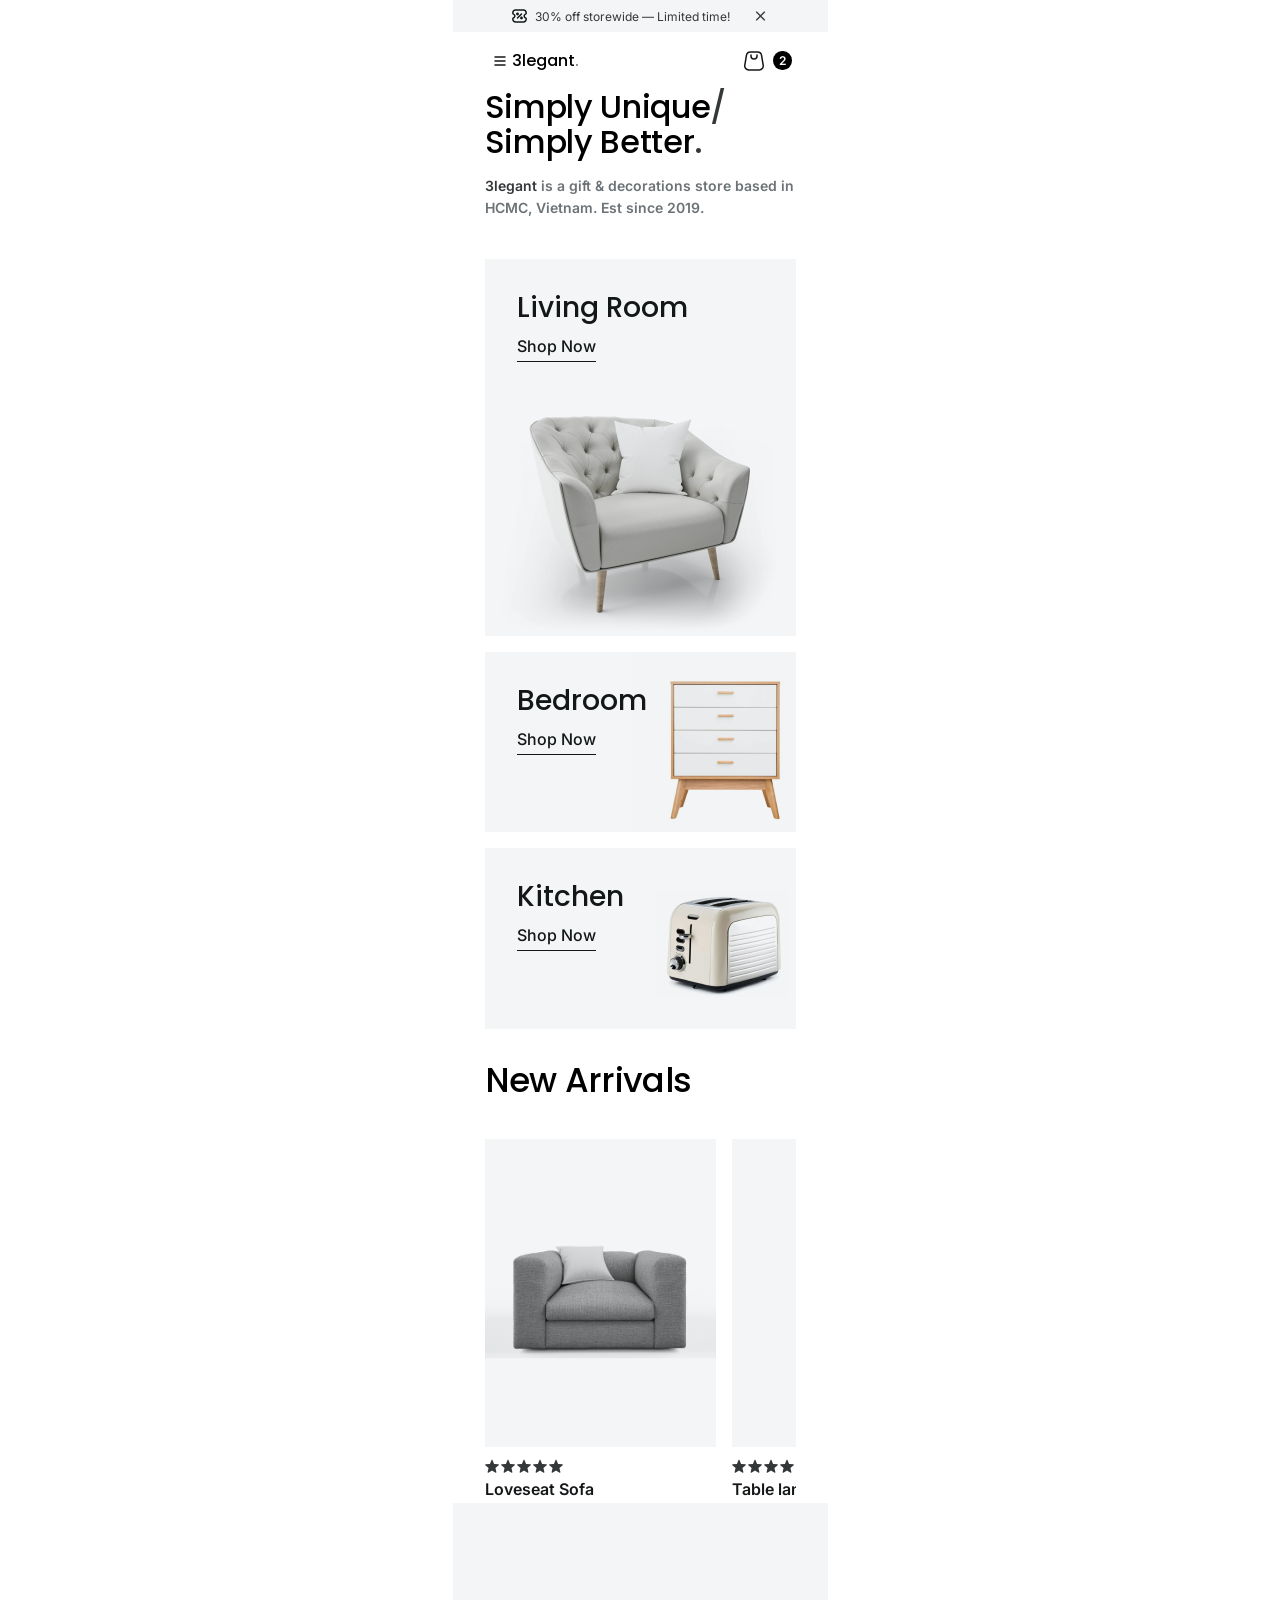
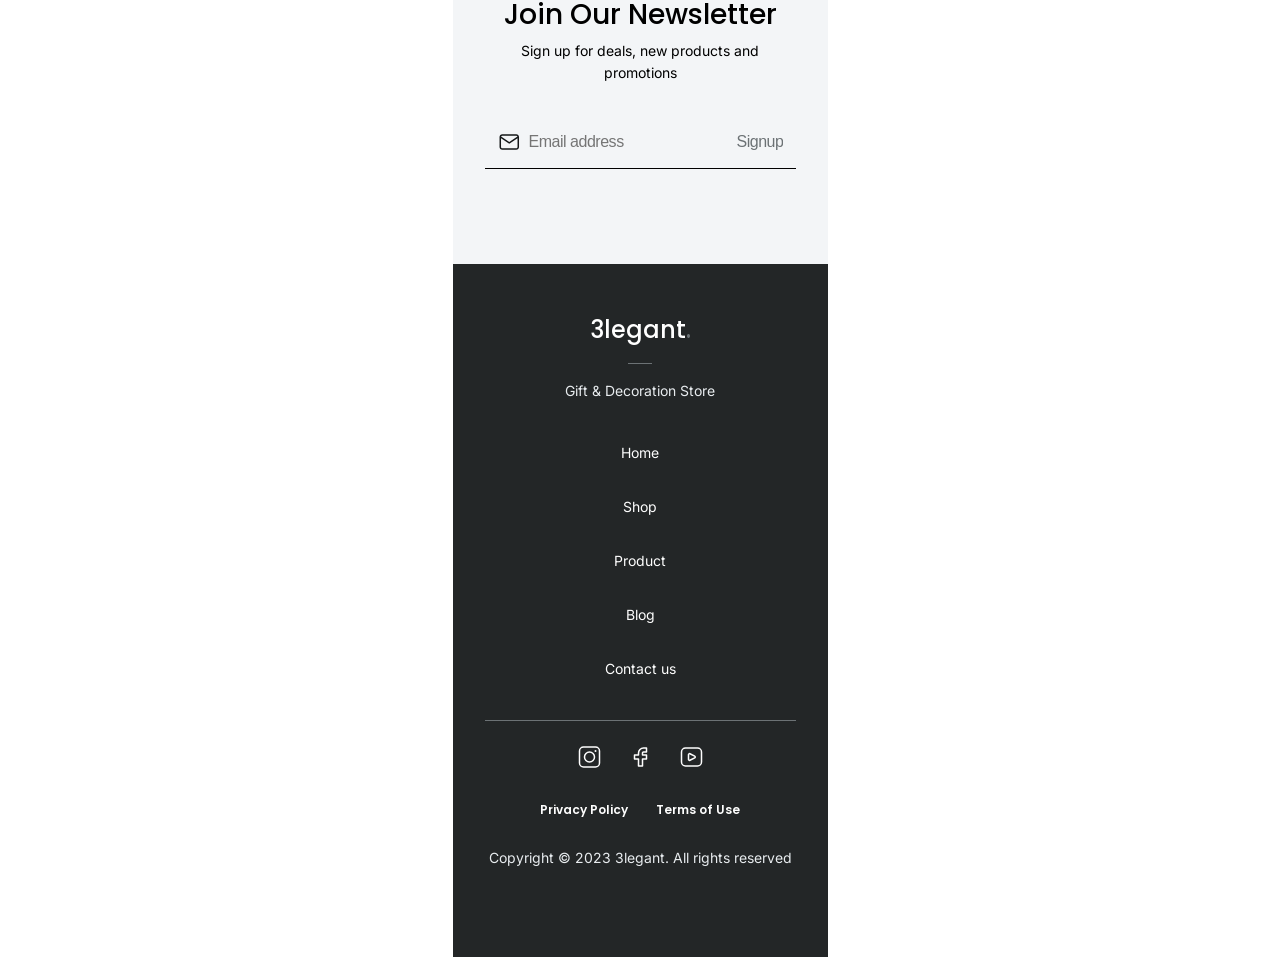
==== src/index.html @ 5f6077a8 "Reworking styles for new arrivals block" ====
<!DOCTYPE html>
<html lang="en">
  <head>
    <meta charset="UTF-8" />
    <meta name="viewport" content="width=device-width, initial-scale=1.0" />
    <title>3legant | Home</title>
    <!-- Link -->
    <link rel="stylesheet" href="/src/assets/css/base/styles.css" />
  </head>
  <body>
    <!-- Wrapper -->
    <div class="wrapper">
      <!-- Notification bar -->
      <div class="notification-bar">
        <img src="/src/assets/img/icon-discount.svg" alt="discount" />
        <span>30% off storewide — Limited time!</span>
        <button class="button-close"></button>
      </div>
      <!-- Header -->
      <div class="header">
        <!-- Left -->
        <div class="left">
          <!-- Burger menu button -->
          <button class="burger-menu-button"></button>
          <!-- Logo -->
          <a href="/src/index.html" class="logo"
            >3legant<span class="highlight">.</span></a
          >
        </div>
        <!-- Shopping cart -->
        <a href="" class="shopping-cart">
          <img src="/src/assets/img/icon-shopping-cart.svg" alt="" />
          <span class="counter">2</span>
        </a>
      </div>
      <!-- Slider -->
      <div class="slider"></div>
      <!-- Quote -->
      <div class="quote">
        <!-- Header -->
        <h1>
          Simply Unique<span>/</span>
          <br />
          Simply Better<span>.</span>
        </h1>
        <!-- Text -->
        <p>
          <span>3legant</span> is a gift & decorations store based in HCMC,
          Vietnam. Est since 2019.
        </p>
      </div>
      <!-- Categories -->
      <div class="categories" id="categories-container"></div>
      <!-- New Arrivals -->
      <div class="new-arrivals" id="new-arrivals">
        <h2 class="block-header">New Arrivals</h2>
      </div>
      <!-- Pros -->
      <div class="pros"></div>
      <!-- Offer -->
      <div class="offer"></div>
      <!-- Articles -->
      <div class="articles"></div>
      <!-- Form -->
      <div class="form">
        <!-- Form header -->
        <div class="form-header">
          <h3>Join Our Newsletter</h3>
          <p>Sign up for deals, new products and promotions</p>
        </div>
        <!-- Form -->
        <form action="">
          <img src="/src/assets/img/icon-email.svg" alt="" />
          <input type="text" placeholder="Email address" />
          <input type="submit" value="Signup" />
        </form>
      </div>
      <!-- Footer -->
      <footer>
        <!-- Logo -->
        <div class="logo-block">
          <a href="/src/index.html" class="logo"
            >3legant<span class="highlight">.</span></a
          >
          <!-- Devider -->
          <hr />
          <!-- Slogan -->
          <p>Gift & Decoration Store</p>
        </div>
        <!-- Nav -->
        <nav>
          <ul>
            <li><a href="">Home</a></li>
            <li><a href="">Shop</a></li>
            <li><a href="">Product</a></li>
            <li><a href="">Blog</a></li>
            <li><a href="">Contact us</a></li>
          </ul>
        </nav>
        <!-- Bottom -->
        <div class="bottom">
          <!-- Social media -->
          <div class="social-media">
            <!-- Instagram -->
            <a href=""><img src="/src/assets/img/icon-insta.svg" alt="" /></a>
            <!-- Facebook -->
            <a href=""><img src="/src/assets/img/icon-fb.svg" alt="" /></a>
            <!-- Youtube -->
            <a href=""><img src="/src/assets/img/icon-yt.svg" alt="" /></a>
          </div>
          <!-- Info -->
          <div class="info">
            <a href="">Privacy Policy</a>
            <a href="">Terms of Use</a>
          </div>
          <p class="copyright">Copyright © 2023 3legant. All rights reserved</p>
        </div>
      </footer>
    </div>

    <script src="/src/assets/js/index.js"></script>
  </body>
</html>
---- src/assets/css/base/styles.css ----
/* Font */
/* ---------------------------------------------------------- */

@import url("https://fonts.googleapis.com/css2?family=Inter:ital,opsz,wght@0,14..32,100..900;1,14..32,100..900&family=Montserrat:ital,wght@0,100..900;1,100..900&family=Numans&display=swap");
@import url("https://fonts.googleapis.com/css2?family=Inter:ital,opsz,wght@0,14..32,100..900;1,14..32,100..900&family=Montserrat:ital,wght@0,100..900;1,100..900&family=Numans&family=Poppins:ital,wght@0,100;0,200;0,300;0,400;0,500;0,600;0,700;0,800;0,900;1,100;1,200;1,300;1,400;1,500;1,600;1,700;1,800;1,900&display=swap");
@import url("https://fonts.googleapis.com/css2?family=Inter:ital,opsz,wght@0,14..32,100..900;1,14..32,100..900&family=Montserrat:ital,wght@0,100..900;1,100..900&family=Numans&family=Poppins:ital,wght@0,100;0,200;0,300;0,400;0,500;0,600;0,700;0,800;0,900;1,100;1,200;1,300;1,400;1,500;1,600;1,700;1,800;1,900&family=Space+Grotesk:wght@300..700&display=swap");

/* Imports */
/* ---------------------------------------------------------- */

/* Reset */
@import url(/src/assets/css/base/reset.css);

/* Shared Partials */
@import url(/src/assets/css/components/shared-components/notification-bar.css);
@import url(/src/assets/css/components/shared-components/header.css);
@import url(/src/assets/css/components/shared-components/form.css);
@import url(/src/assets/css/components/shared-components/footer.css);

/* Home partials */
@import url(/src/assets/css/components/home-components/quote.css);
@import url(/src/assets/css/components/home-components/categories.css);
@import url(/src/assets/css/components/home-components/new-arrivals.css);

/* Varriables */
/* ---------------------------------------------------------- */

:root {
  /* Colors | bg/color : purpose */
  --bg-black: #232627;
  --bg-neutral: #f3f5f7;
  --color-text: #141718;
  --color-gray: #343839;
  --color-acc: #6c7275;

  /* Fonts | font : purpose */
  --font-main: "Inter", sans-serif;
  --font-sec: "Poppins", sans-serif;
  --font-acc: "Space Grotesk", sans-serif;

  /* Font sizes | fs : purpose : order */
  --fs-h1: 40px;
  --fs-h2: 34px;
  --fs-h3: 28px;
  --fs-p: 16px;
  --fs-p-sec: 14px;
  --fs-acc: 12px;

  /* Font weights | fw : purpose */
  --fw-bolder: 700;
  --fw-bold: 600;
  --fw-semibold: 500;

  /* Line height | lh : purpose : order */
  --lh-h1: 110%;
  --lh-h2: 112%;
  --lh-h3: 121%;
  --lh-p: 162%;
  --lh-p-sec: 157%;
  --lh-p-acc: 167%;

  /* Padding | padding : purpose */
  --padding-horizontal: 32px;
  --padding-vertical: 32px;

  /* Margin | margin : purpose */
  --margin-vertical: 40px;
}

/* General styles */
/* ---------------------------------------------------------- */

/* Wrapper */
.wrapper {
  margin: 0 auto;
  width: 375px;
}

/* Logo */
.logo {
  font-family: var(--font-sec);
  font-weight: var(--fw-semibold);
}

/* Highlight */
.highlight {
  color: var(--color-acc);
}

/* Block header */
.block-header {
  font-family: var(--font-sec);
  font-weight: var(--fw-semibold);
  font-size: var(--fs-h2);
  line-height: var(--lh-h2);
  letter-spacing: -0.02em;
  margin-bottom: 40px;
}
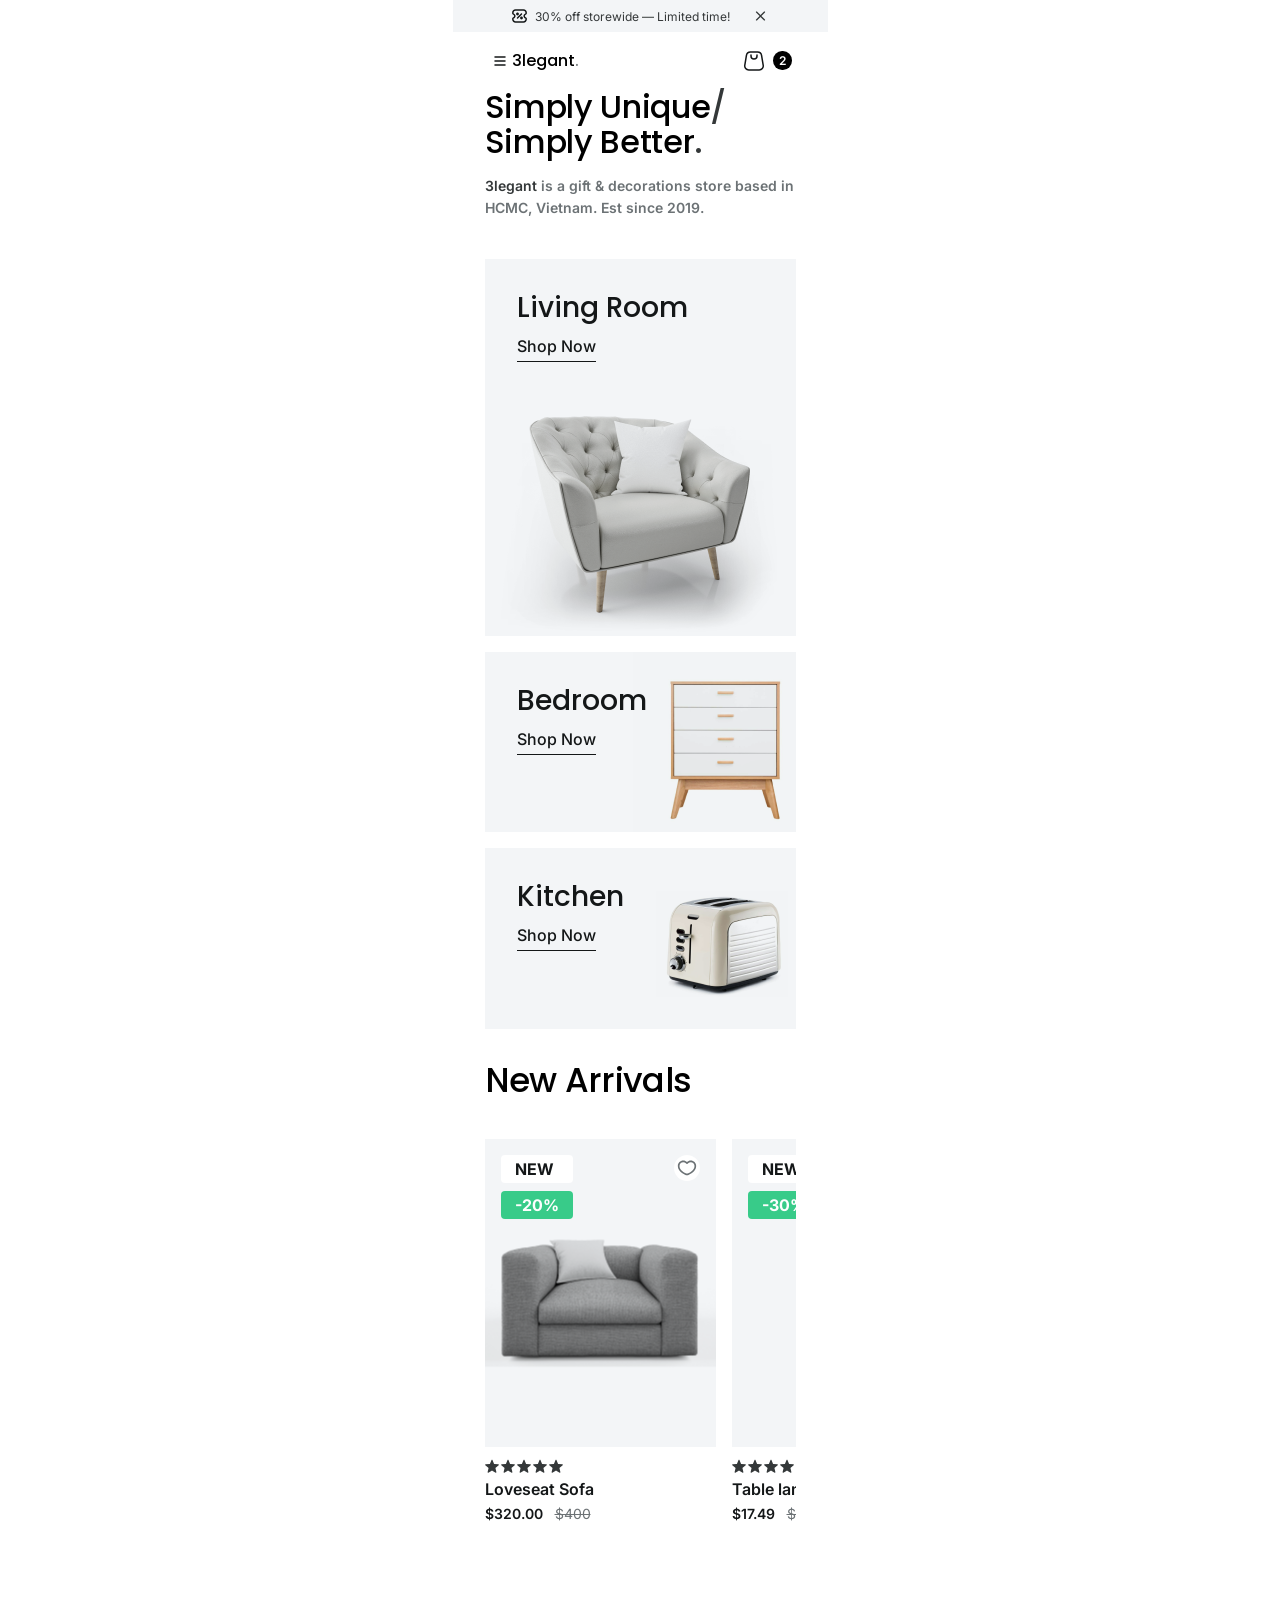
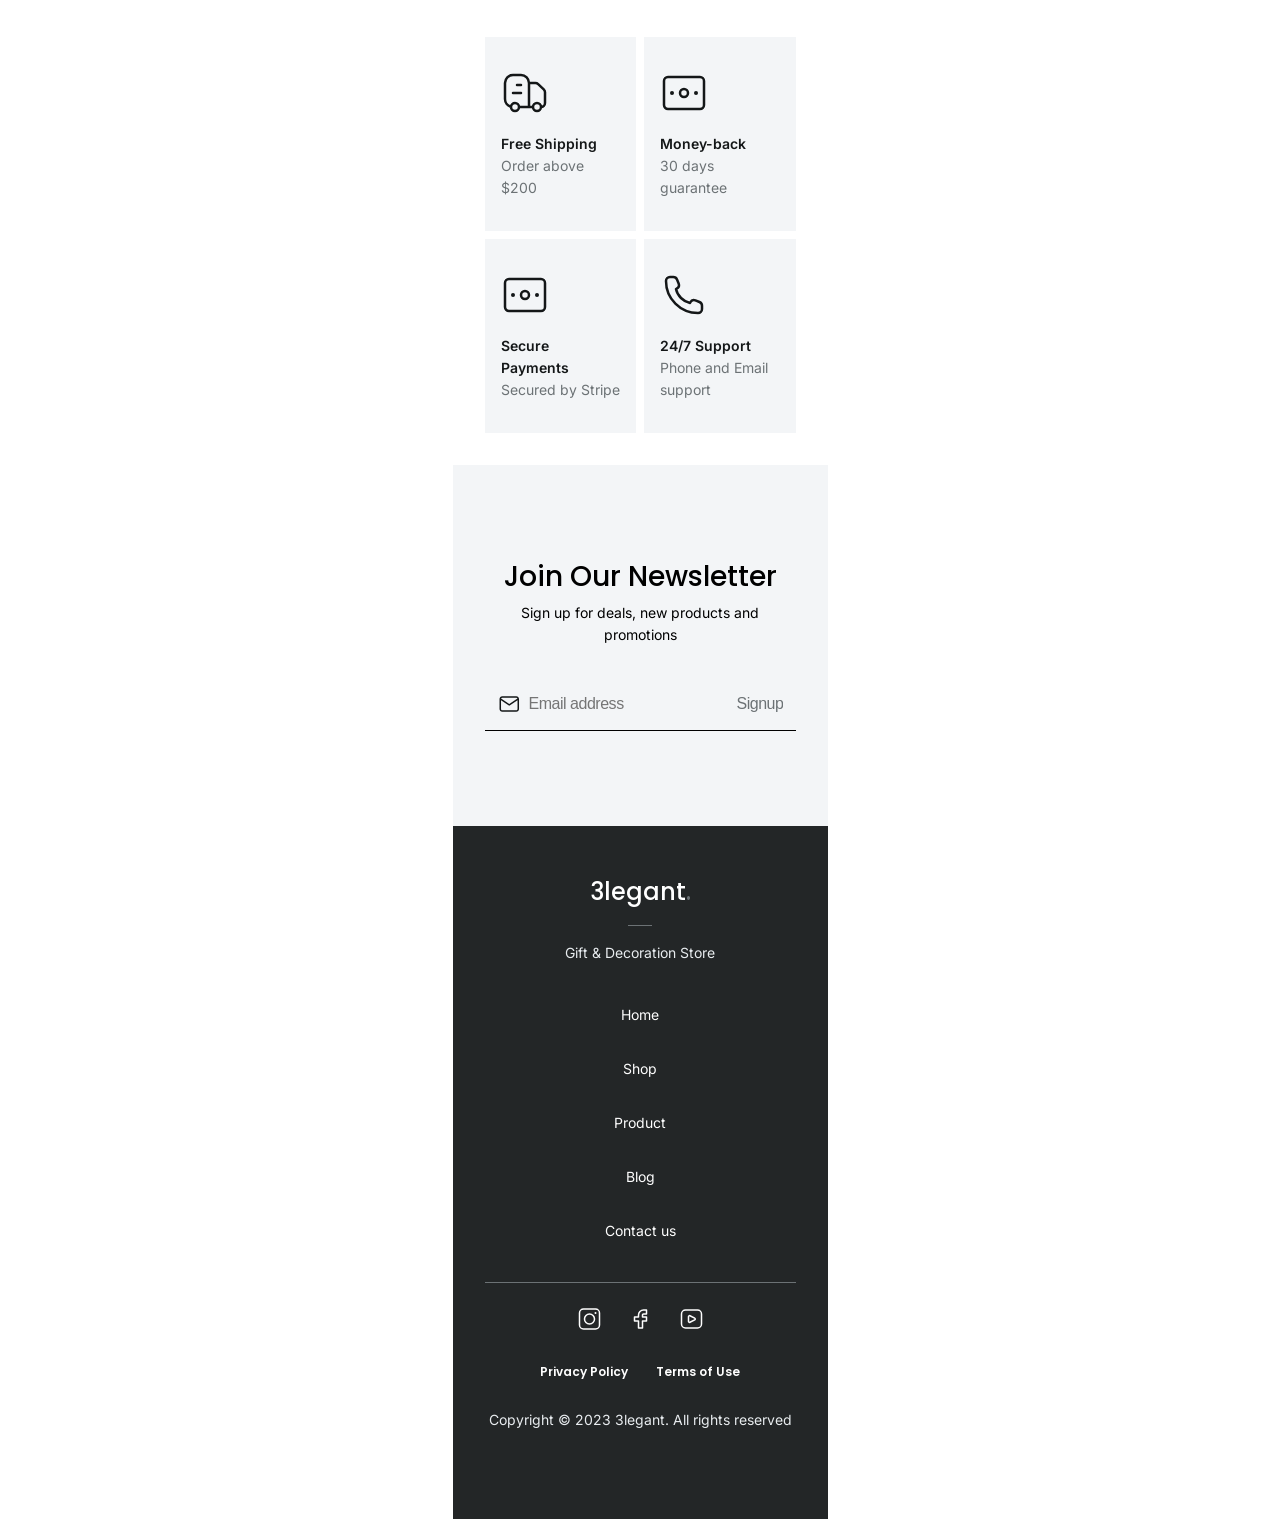
==== commit 0f21d4ab: "Added cards block" ====
--- a/src/index.html
+++ b/src/index.html
@@ -55,8 +55,8 @@
       <div class="new-arrivals" id="new-arrivals">
         <h2 class="block-header">New Arrivals</h2>
       </div>
-      <!-- Pros -->
-      <div class="pros"></div>
+      <!-- Cards -->
+      <div class="cards" id="cards-container"></div>
       <!-- Offer -->
       <div class="offer"></div>
       <!-- Articles -->
--- a/src/assets/css/base/styles.css
+++ b/src/assets/css/base/styles.css
@@ -21,6 +21,7 @@
 @import url(/src/assets/css/components/home-components/quote.css);
 @import url(/src/assets/css/components/home-components/categories.css);
 @import url(/src/assets/css/components/home-components/new-arrivals.css);
+@import url(/src/assets/css/components/home-components/cards.css);
 
 /* Varriables */
 /* ---------------------------------------------------------- */
@@ -29,6 +30,7 @@
   /* Colors | bg/color : purpose */
   --bg-black: #232627;
   --bg-neutral: #f3f5f7;
+  --bg-discount: #38cb89;;
   --color-text: #141718;
   --color-gray: #343839;
   --color-acc: #6c7275;
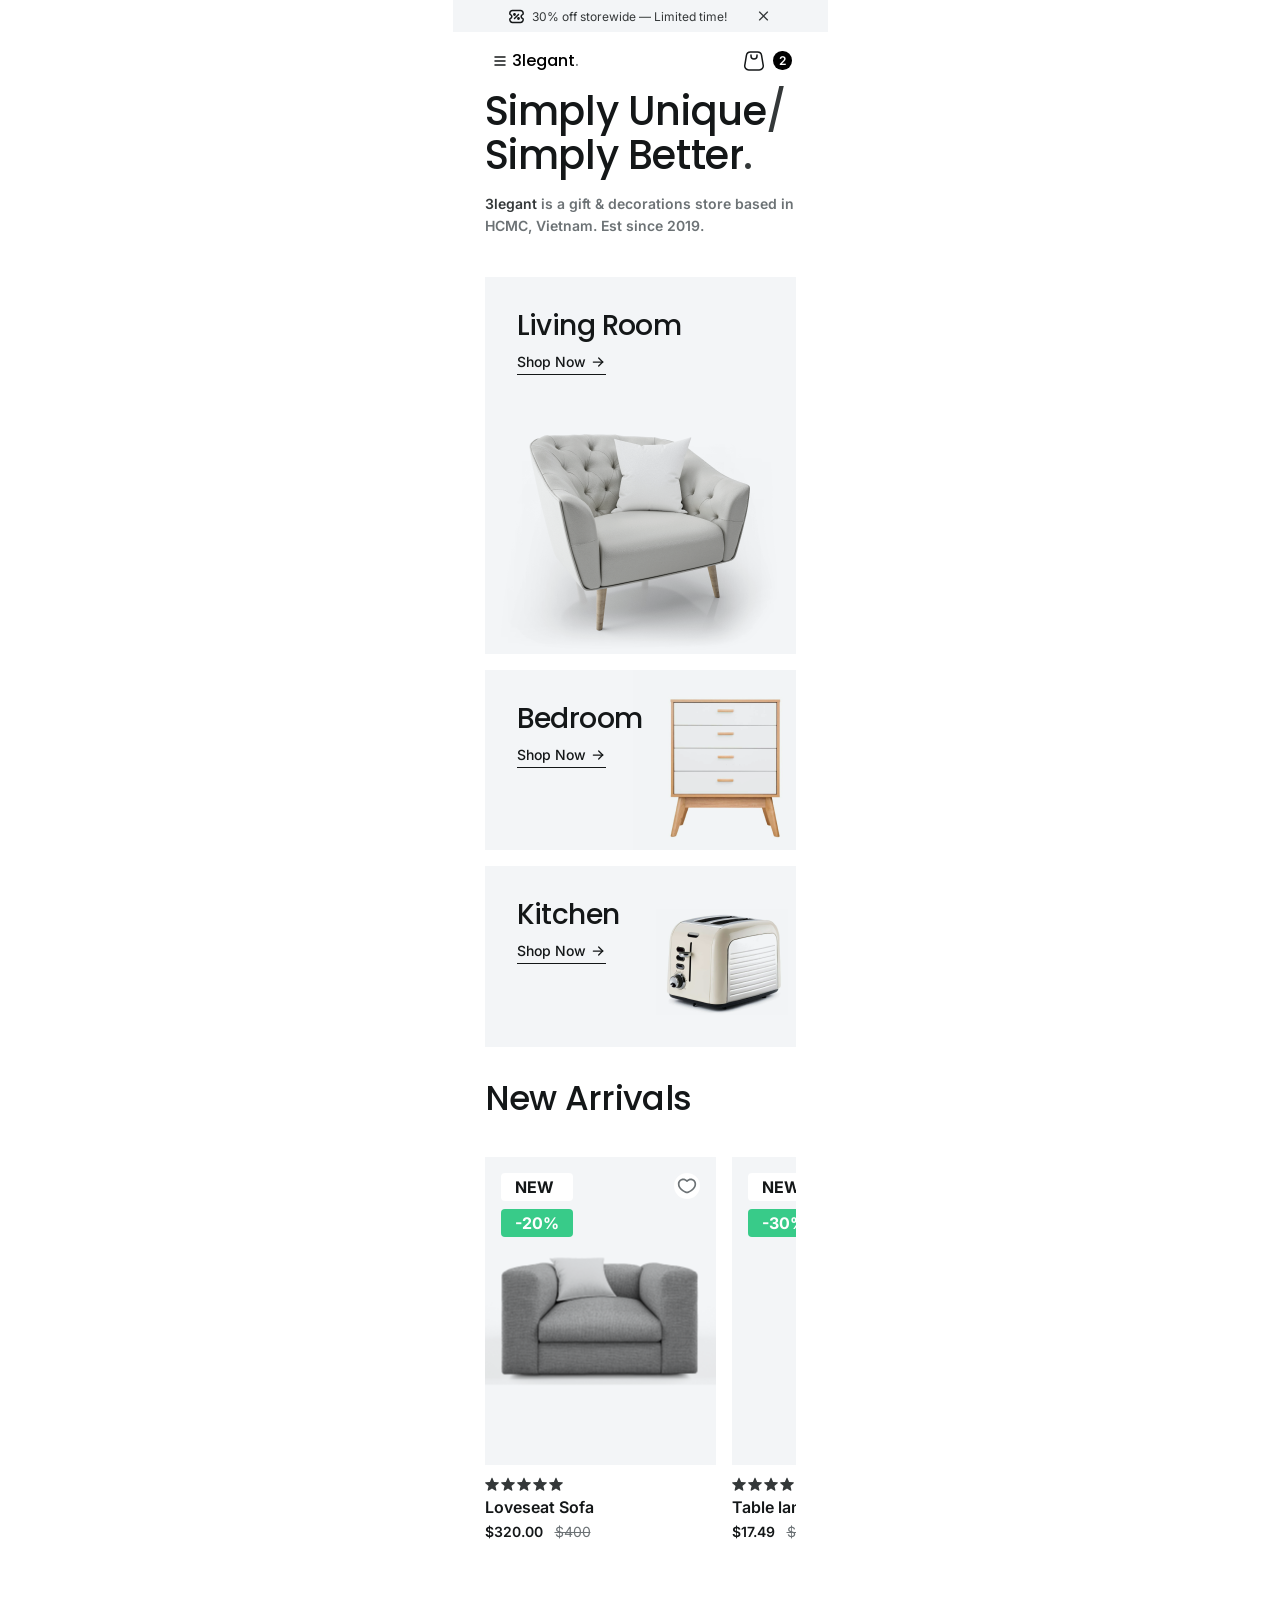
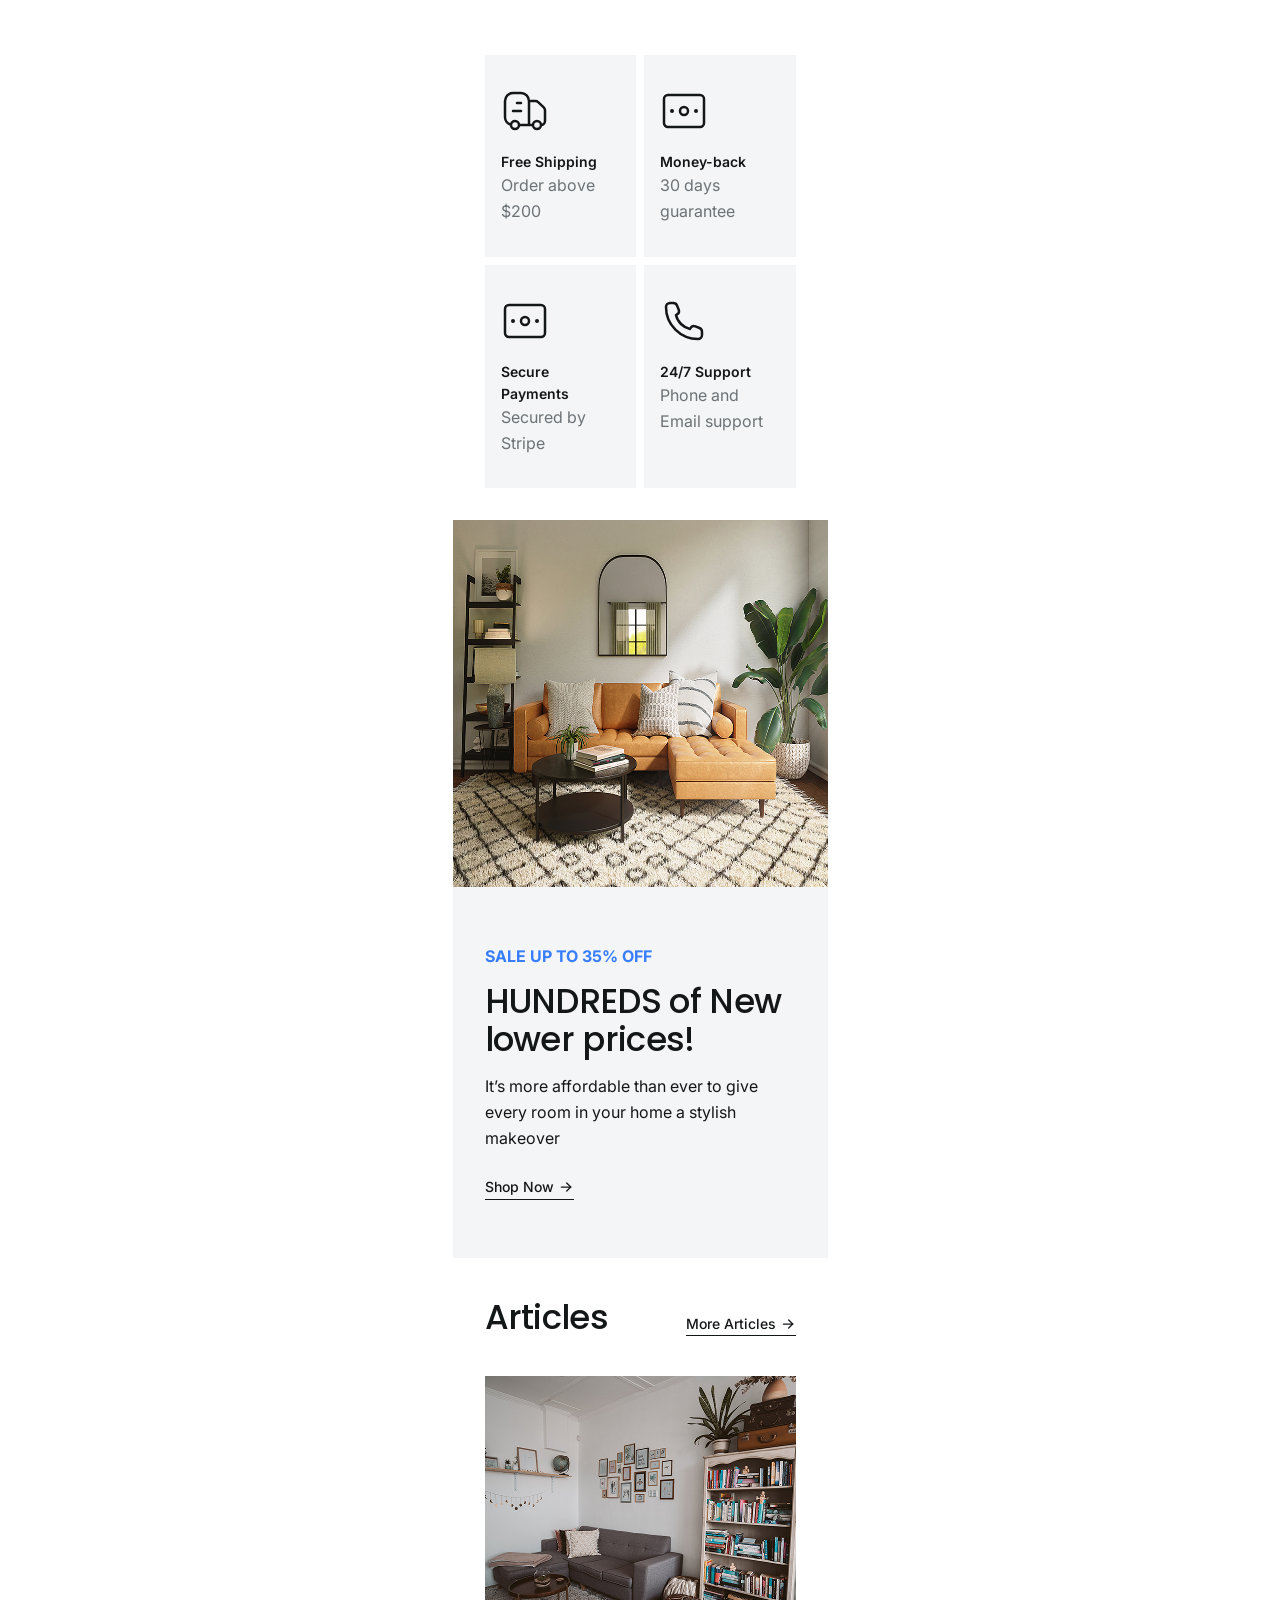
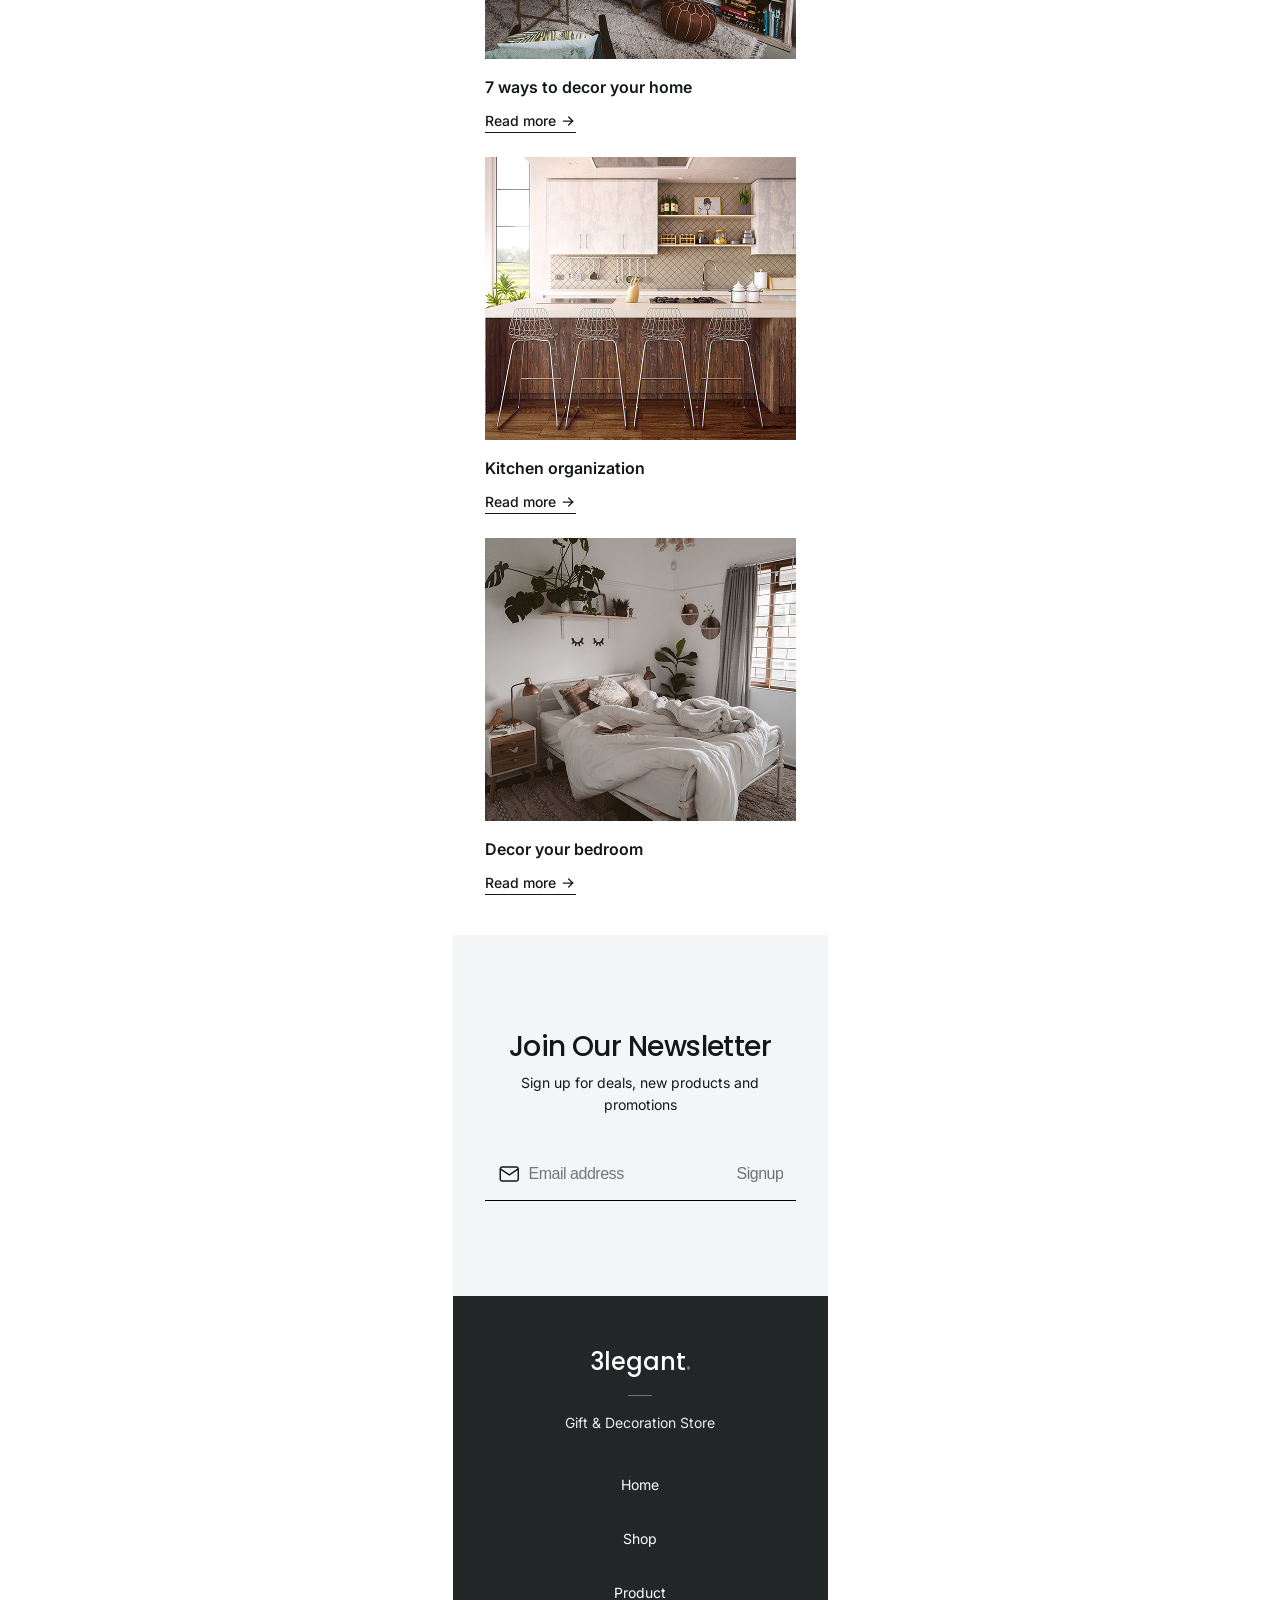
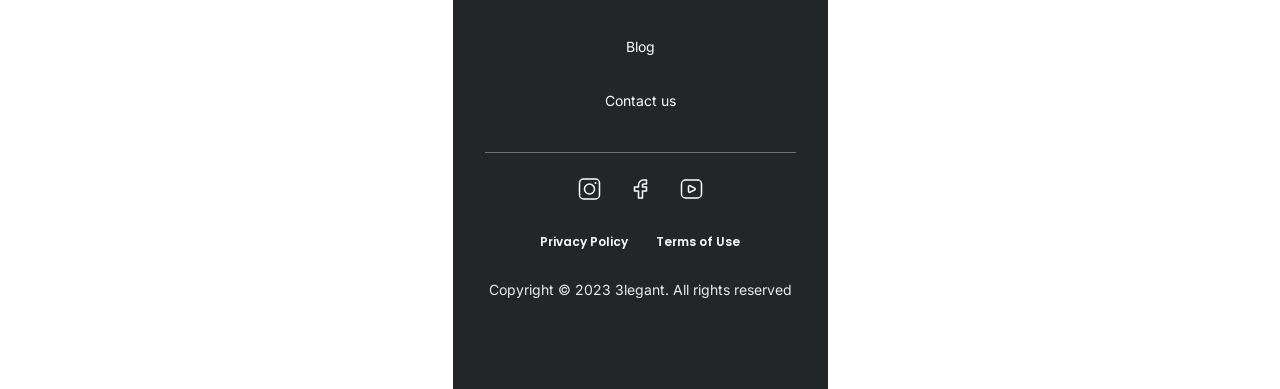
==== commit 804c37d7: "Offer + articles block + global styles" ====
--- a/src/index.html
+++ b/src/index.html
@@ -11,10 +11,15 @@
     <!-- Wrapper -->
     <div class="wrapper">
       <!-- Notification bar -->
-      <div class="notification-bar">
-        <img src="/src/assets/img/icon-discount.svg" alt="discount" />
-        <span>30% off storewide — Limited time!</span>
-        <button class="button-close"></button>
+      <div class="notification-bar" id="notification-bar">
+        <span>
+          <img src="/src/assets/img/icon-discount.svg" alt="discount" />
+          30% off storewide — Limited time!
+        </span>
+        <button
+          class="button-close"
+          onclick="toggleHide('notification-bar')"
+        ></button>
       </div>
       <!-- Header -->
       <div class="header">
@@ -30,7 +35,7 @@
         <!-- Shopping cart -->
         <a href="" class="shopping-cart">
           <img src="/src/assets/img/icon-shopping-cart.svg" alt="" />
-          <span class="counter">2</span>
+          <span class="counter" id="shoping-cart-counter">2</span>
         </a>
       </div>
       <!-- Slider -->
@@ -58,9 +63,33 @@
       <!-- Cards -->
       <div class="cards" id="cards-container"></div>
       <!-- Offer -->
-      <div class="offer"></div>
+      <div class="offer">
+        <img src="/src/assets/img/image-offer.jpg" alt="" class="offer-img" />
+        <!-- Offer content -->
+        <div class="offer-content">
+          <span class="offer-slogan">sale up to 35% off</span>
+          <h2 class="offer-header">HUNDREDS of New lower prices!</h2>
+          <p class="offer-text">
+            It’s more affordable than ever to give every room in your home a
+            stylish makeover
+          </p>
+          <a href="" class="underline-link"
+            >Shop Now
+            <img src="/src/assets/img/arrow.svg" alt="arrow" />
+          </a>
+        </div>
+      </div>
       <!-- Articles -->
-      <div class="articles"></div>
+      <div class="articles" id="articles-container">
+        <!-- Articles header -->
+        <div class="articles-header">
+          <h2>Articles</h2>
+          <a href="" class="underline-link">
+            More Articles
+            <img src="/src/assets/img/arrow.svg" alt="" />
+          </a>
+        </div>
+      </div>
       <!-- Form -->
       <div class="form">
         <!-- Form header -->
@@ -117,7 +146,8 @@
         </div>
       </footer>
     </div>
-
+    <!-- Script -->
     <script src="/src/assets/js/index.js"></script>
+    <script src="/src/assets/js/main.js"></script>
   </body>
 </html>
--- a/src/assets/css/base/styles.css
+++ b/src/assets/css/base/styles.css
@@ -22,6 +22,8 @@
 @import url(/src/assets/css/components/home-components/categories.css);
 @import url(/src/assets/css/components/home-components/new-arrivals.css);
 @import url(/src/assets/css/components/home-components/cards.css);
+@import url(/src/assets/css/components/home-components/offer.css);
+@import url(/src/assets/css/components/home-components/articles.css);
 
 /* Varriables */
 /* ---------------------------------------------------------- */
@@ -30,9 +32,10 @@
   /* Colors | bg/color : purpose */
   --bg-black: #232627;
   --bg-neutral: #f3f5f7;
-  --bg-discount: #38cb89;;
+  --bg-discount: #38cb89;
   --color-text: #141718;
   --color-gray: #343839;
+  --color-blue: #377dff;
   --color-acc: #6c7275;
 
   /* Fonts | font : purpose */
@@ -72,6 +75,39 @@
 /* General styles */
 /* ---------------------------------------------------------- */
 
+h1,
+h2,
+h3 {
+  font-family: var(--font-sec);
+  font-weight: var(--fw-semibold);
+  color: var(--color-text);
+}
+
+h1 {
+  font-size: var(--fs-h1);
+  letter-spacing: -0.01em;
+  line-height: var(--lh-h1);
+}
+
+h2 {
+  font-size: var(--fs-h2);
+  line-height: var(--lh-h2);
+  letter-spacing: -0.02em;
+}
+
+h3 {
+  font-size: var(--fs-h3);
+  line-height: var(--lh-h3);
+  letter-spacing: -0.02em;
+}
+
+p {
+  font-family: var(--font-main);
+  font-size: var(--fs-p);
+  line-height: var(--lh-p);
+  color: var(--color-text);
+}
+
 /* Wrapper */
 .wrapper {
   margin: 0 auto;
@@ -98,3 +134,17 @@
   letter-spacing: -0.02em;
   margin-bottom: 40px;
 }
+
+/* Underline-link */
+.underline-link {
+  height: 24px;
+  display: inline-flex;
+  align-items: center;
+  gap: 4px;
+  border-bottom: 1px solid var(--color-text);
+  font-family: var(--font-main);
+  font-weight: var(--fw-semibold);
+  font-size: var(--fs-p-sec);
+  line-height: 171%;
+  color: var(--color-text);
+}
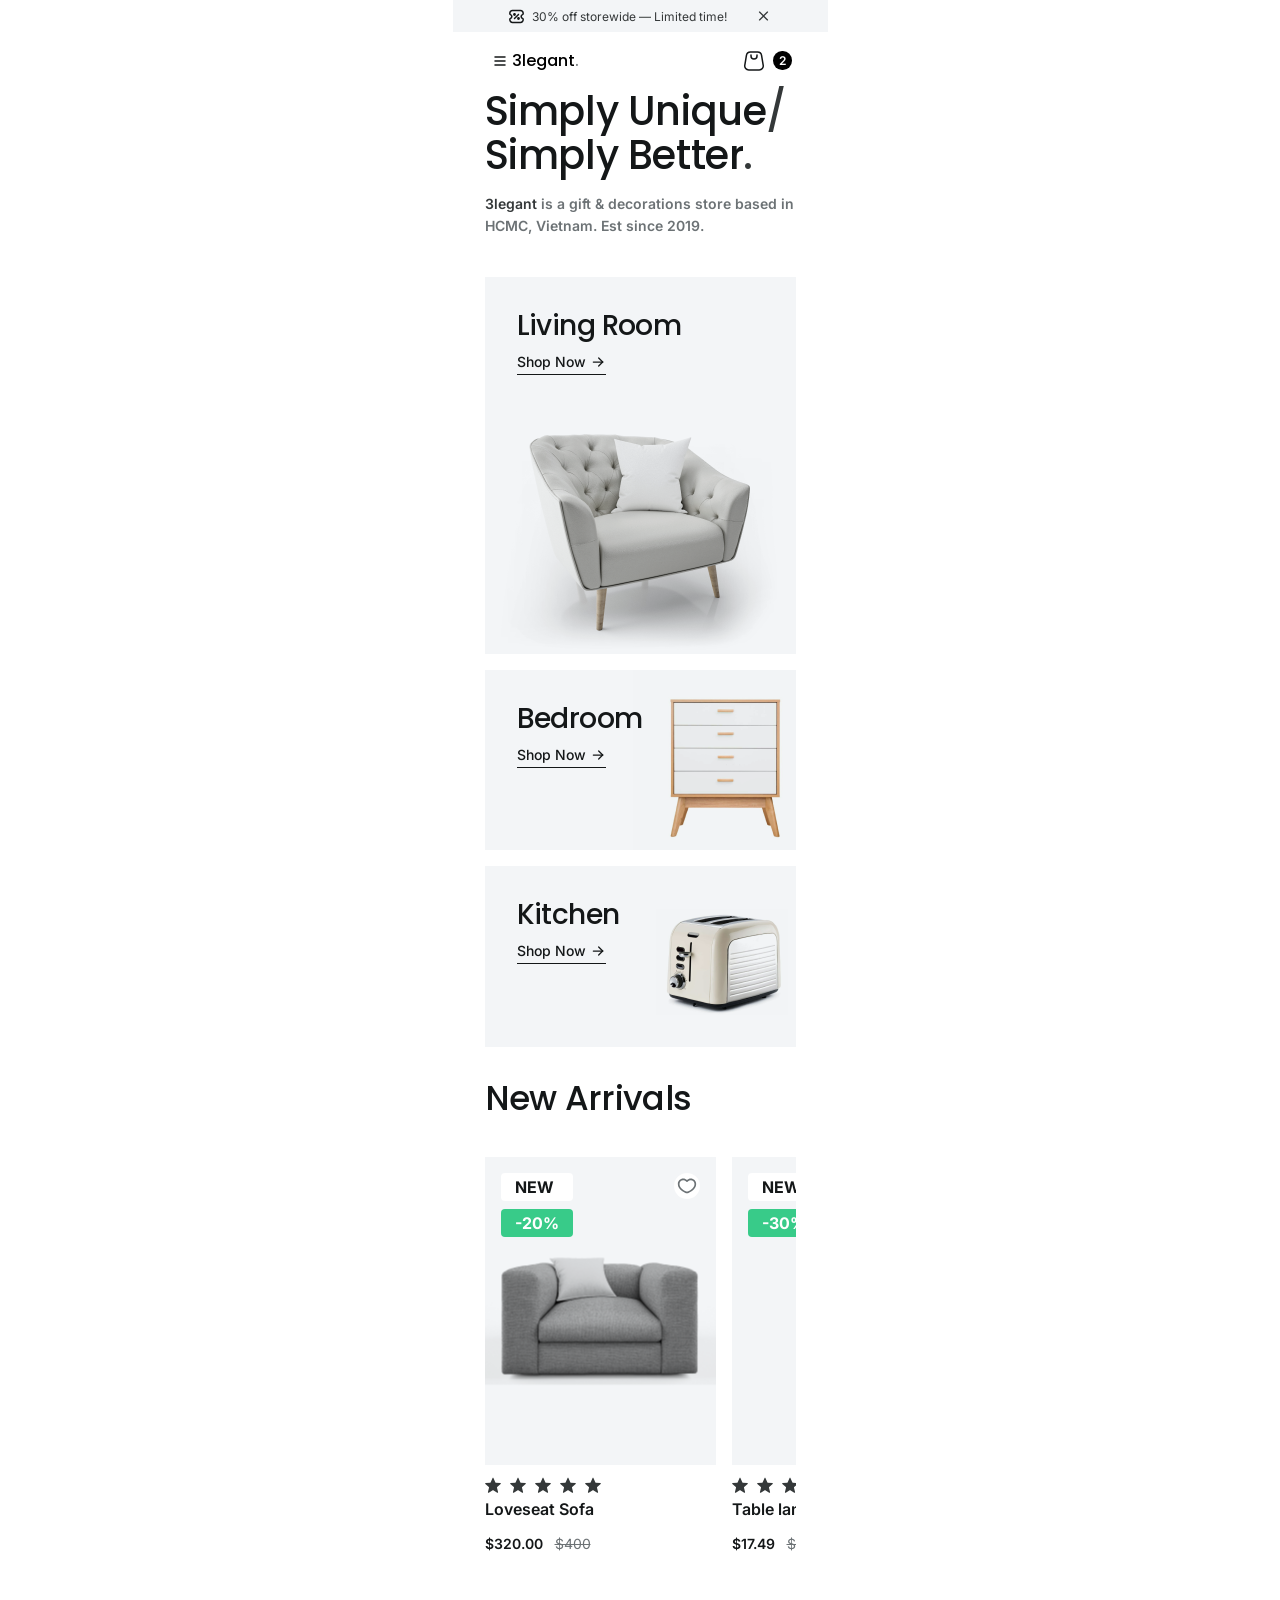
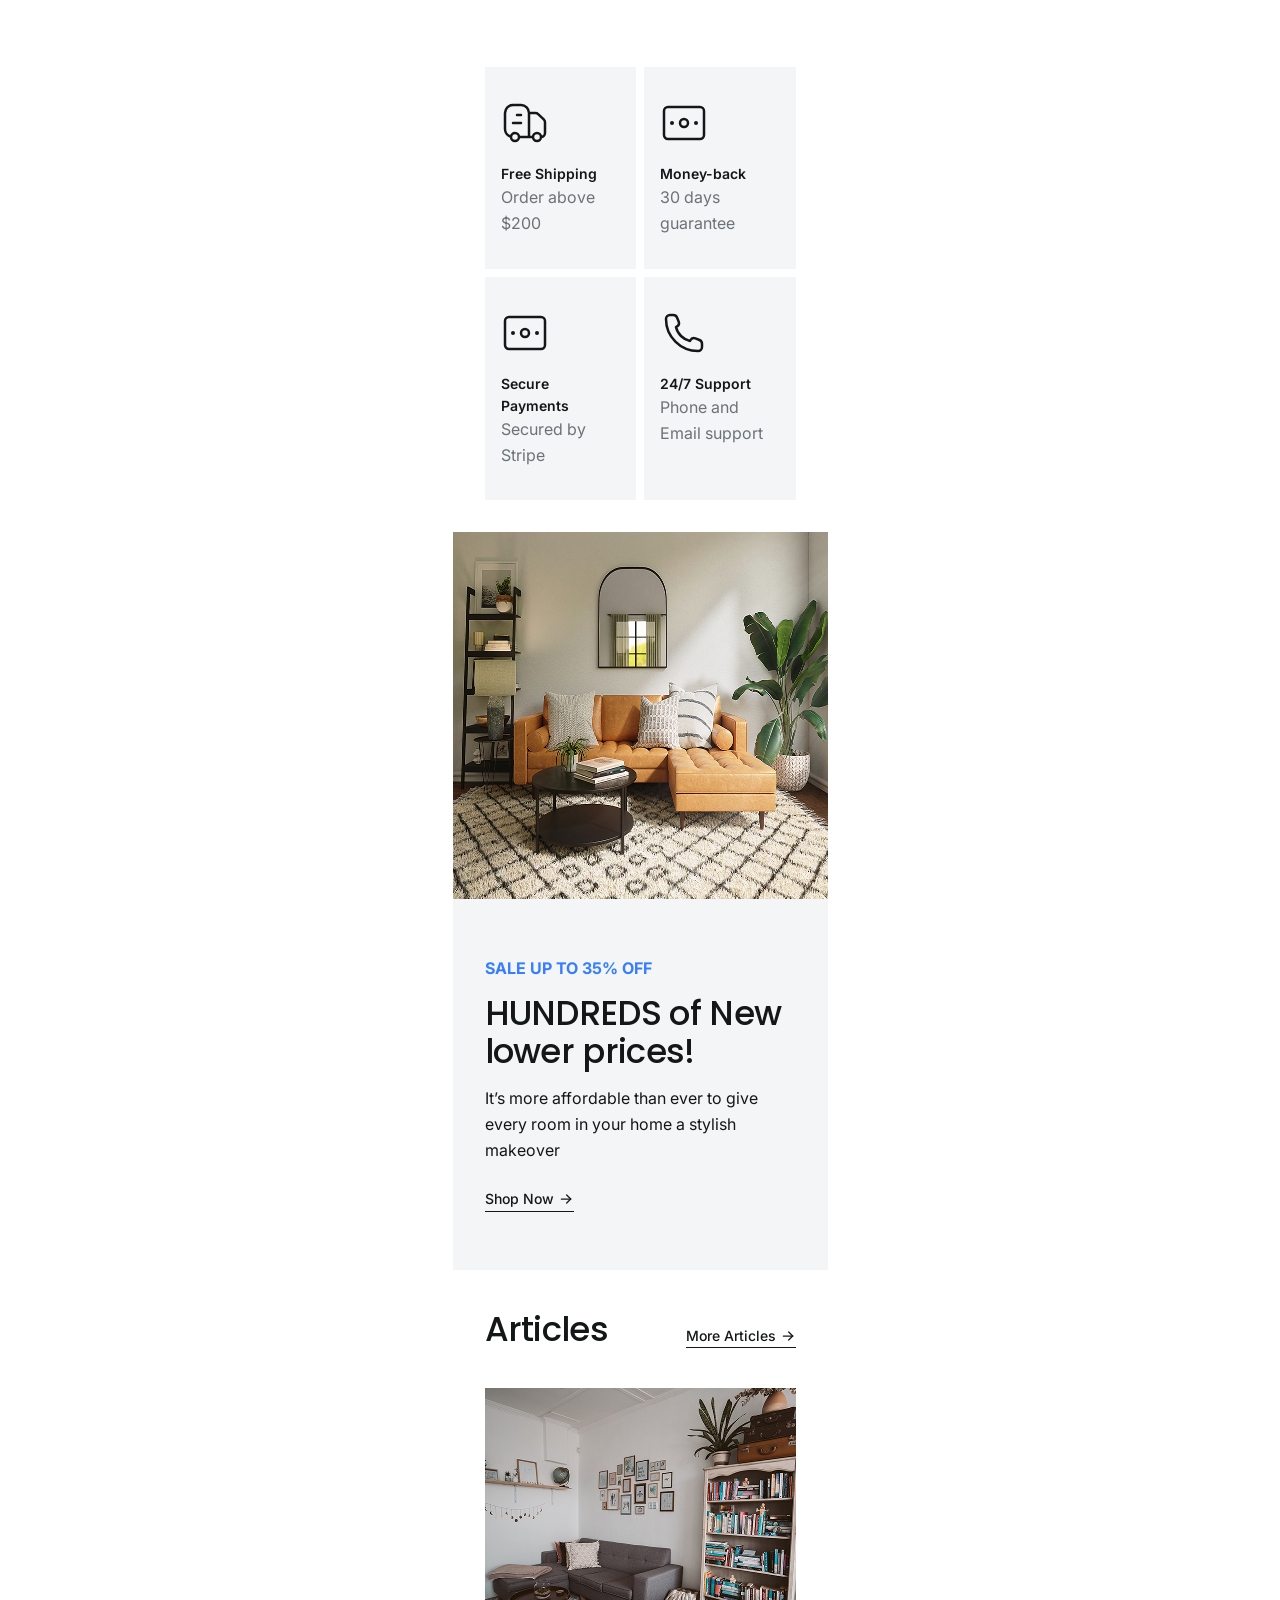
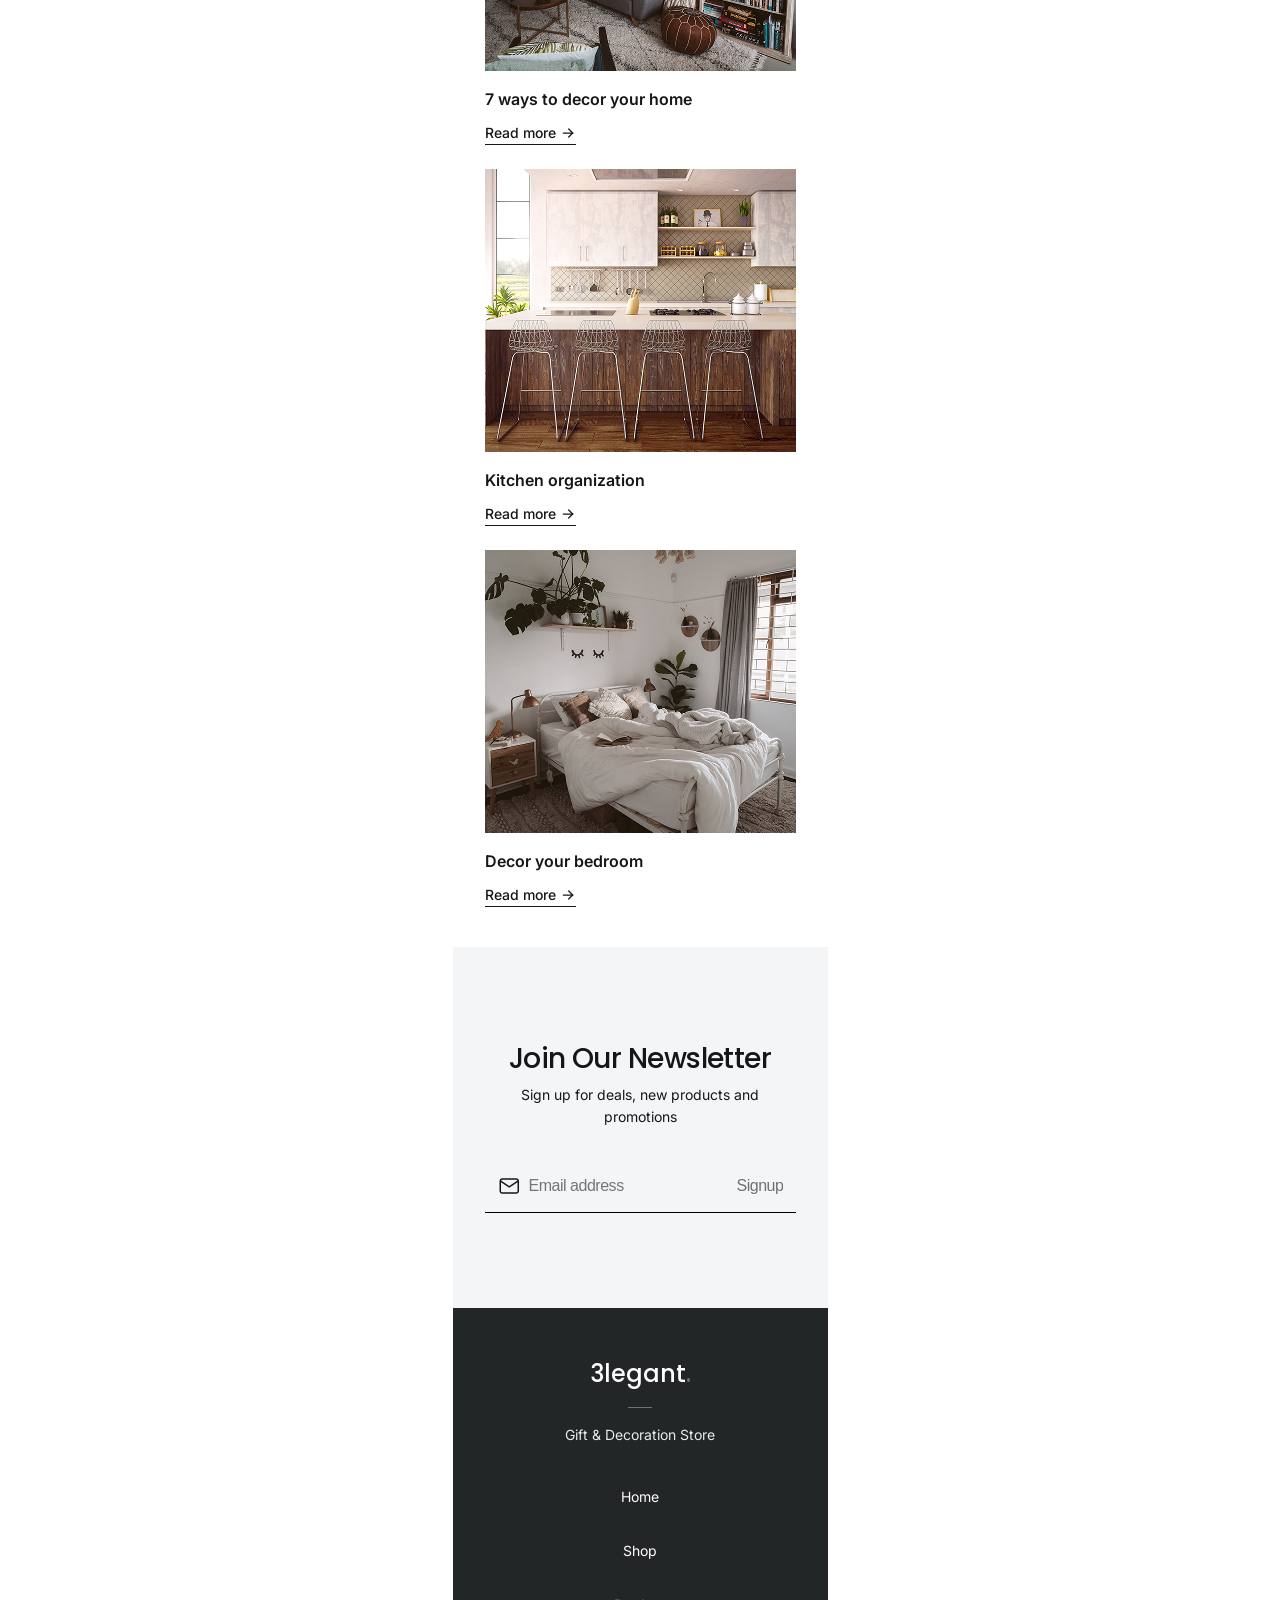
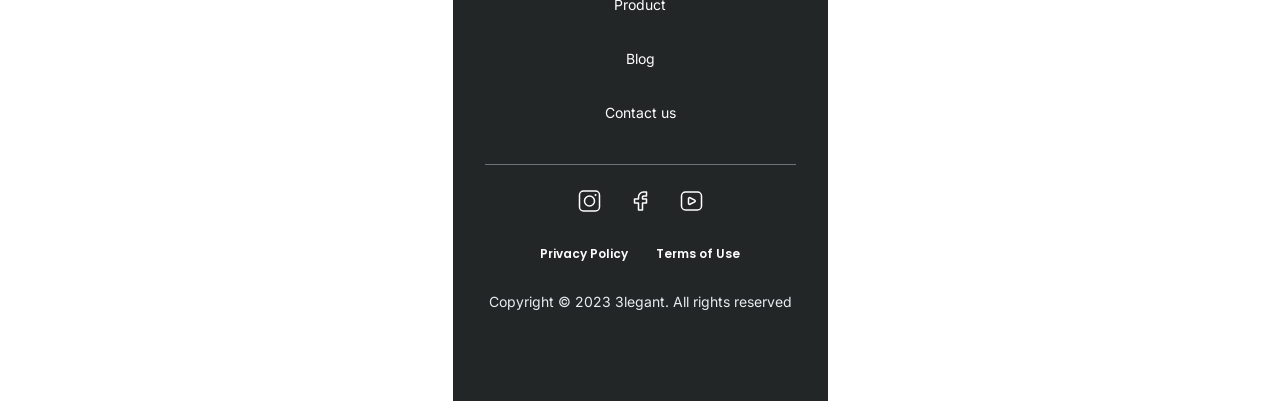
==== commit b807a0e4: "chinazes commit" ====
--- a/src/index.html
+++ b/src/index.html
@@ -148,6 +148,5 @@
     </div>
     <!-- Script -->
     <script src="/src/assets/js/index.js"></script>
-    <script src="/src/assets/js/main.js"></script>
   </body>
 </html>
--- a/src/assets/css/base/styles.css
+++ b/src/assets/css/base/styles.css
@@ -24,6 +24,15 @@
 @import url(/src/assets/css/components/home-components/cards.css);
 @import url(/src/assets/css/components/home-components/offer.css);
 @import url(/src/assets/css/components/home-components/articles.css);
+
+/*product-info page partials */
+@import url(/src/assets/css/components/product-info-components/comments.css);
+@import url(/src/assets/css/components/product-info-components/price.css);
+@import url(/src/assets/css/components/product-info-components/product-info.css);
+@import url(/src/assets/css/components/product-info-components/rating.css);
+@import url(/src/assets/css/components/product-info-components/reviews.css);
+@import url(/src/assets/css/components/product-info-components/tabs.css);
+@import url(/src/assets/css/components/product-info-components/timer.css);
 
 /* Varriables */
 /* ---------------------------------------------------------- */
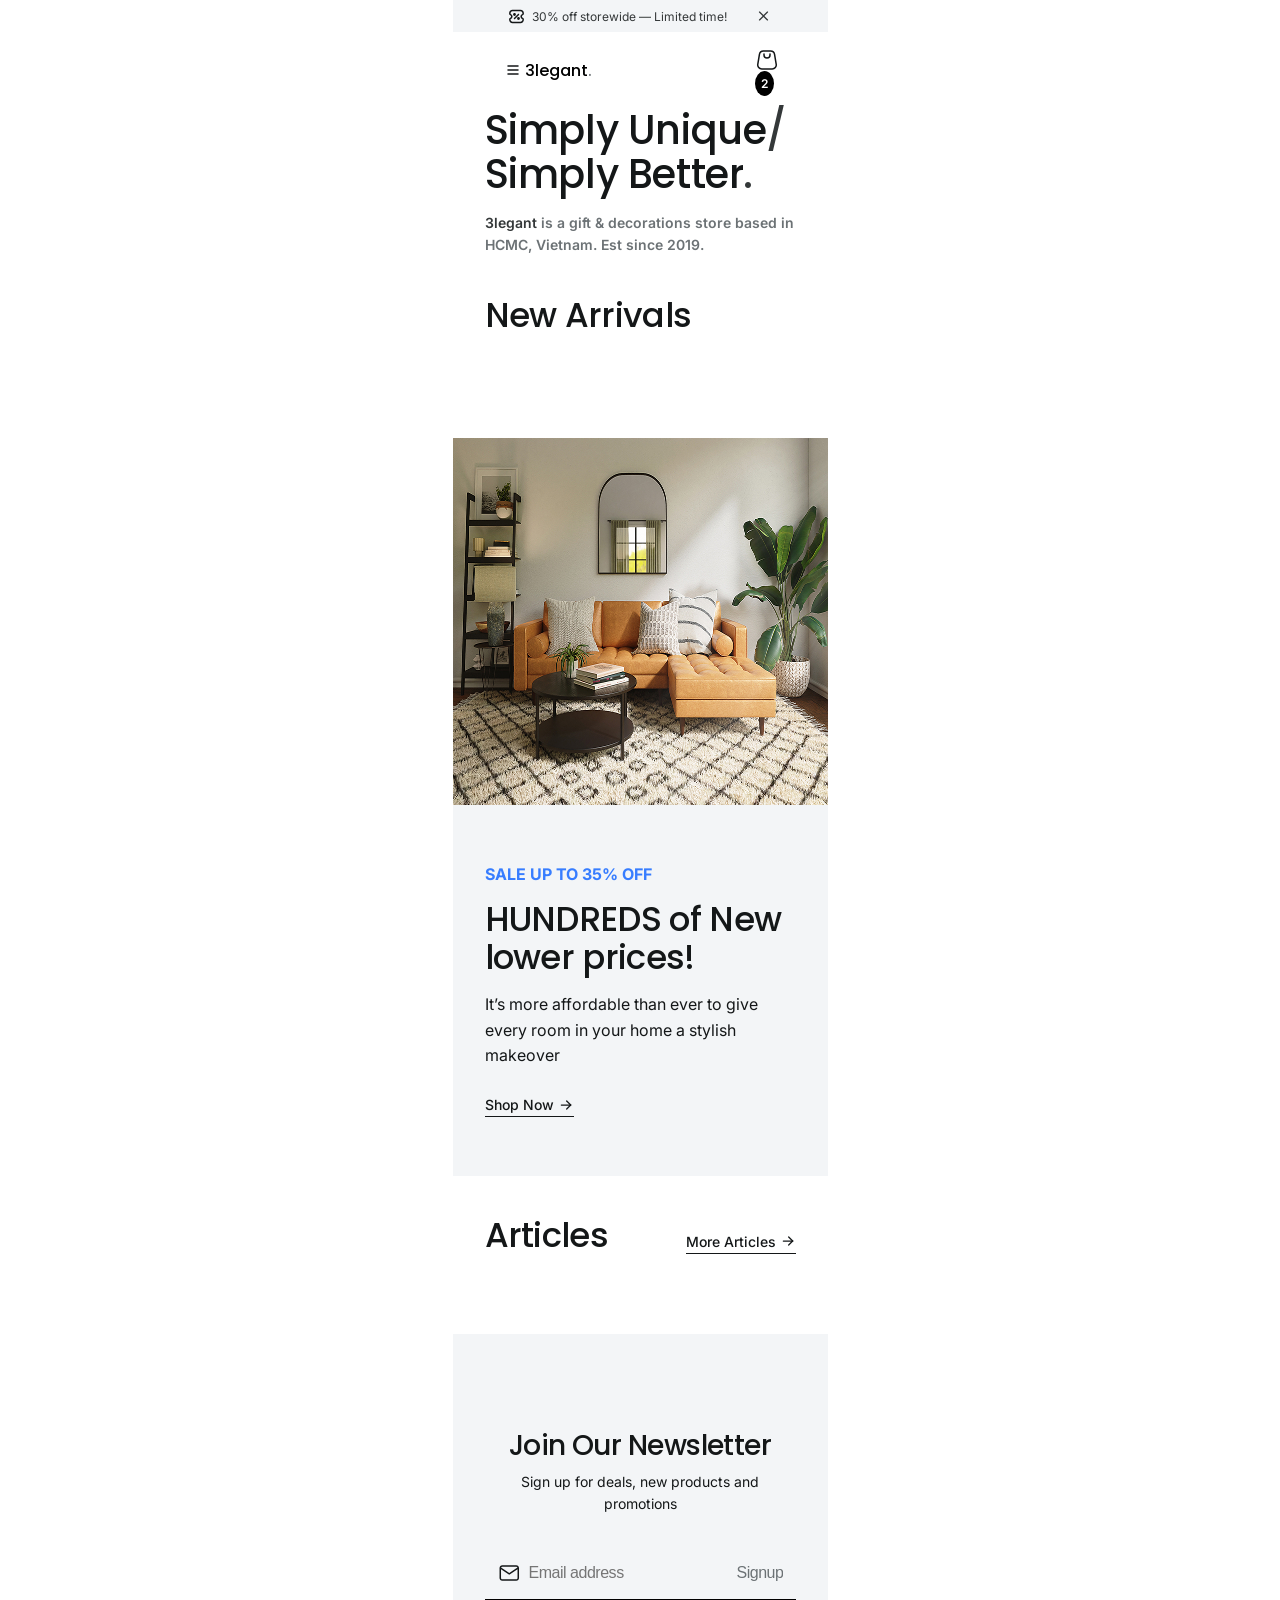
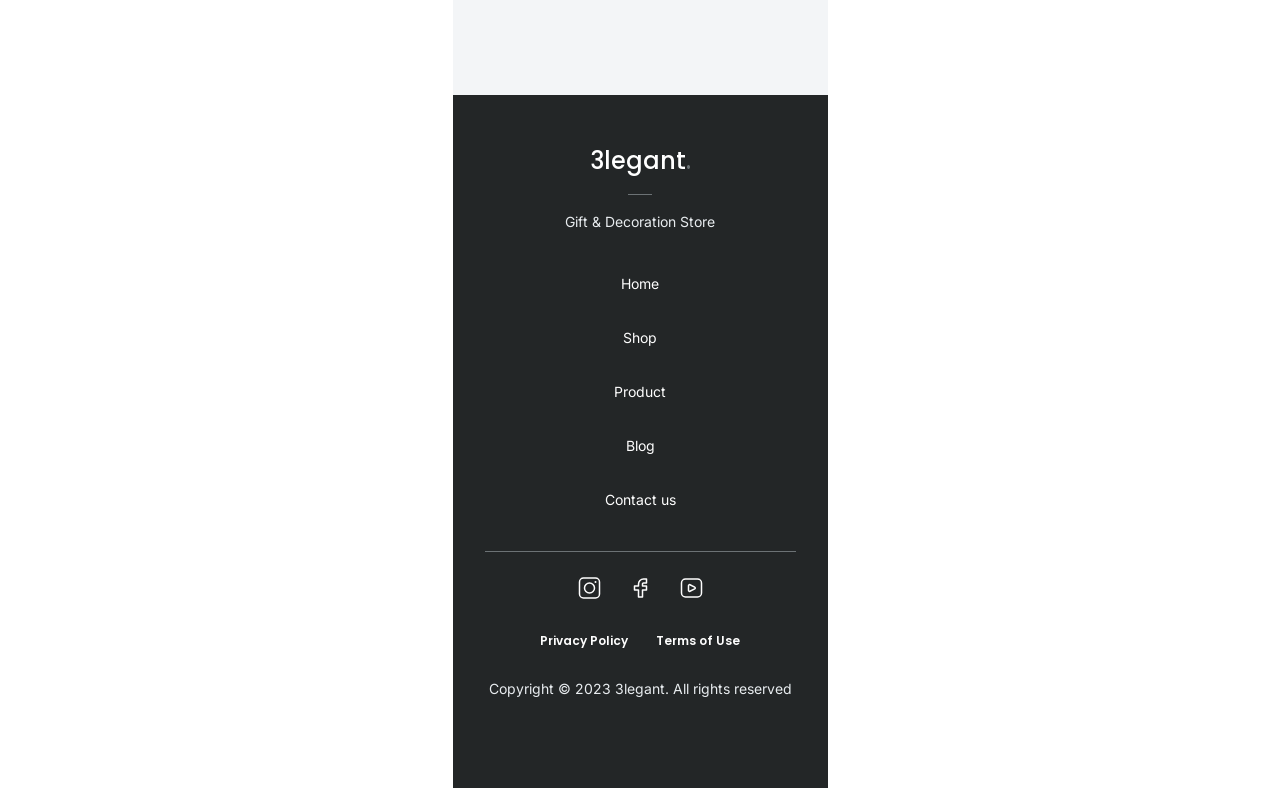
==== commit b108db95: "Rework" ====
--- a/src/index.html
+++ b/src/index.html
@@ -16,10 +16,7 @@
           <img src="/src/assets/img/icon-discount.svg" alt="discount" />
           30% off storewide — Limited time!
         </span>
-        <button
-          class="button-close"
-          onclick="toggleHide('notification-bar')"
-        ></button>
+        <button class="button-close" id="button-close"></button>
       </div>
       <!-- Header -->
       <div class="header">
@@ -147,6 +144,6 @@
       </footer>
     </div>
     <!-- Script -->
-    <script src="/src/assets/js/index.js"></script>
+    <script src="/src/assets/js/index.js" type="module"></script>
   </body>
 </html>
--- a/src/assets/css/base/styles.css
+++ b/src/assets/css/base/styles.css
@@ -17,7 +17,7 @@
 @import url(/src/assets/css/components/shared-components/form.css);
 @import url(/src/assets/css/components/shared-components/footer.css);
 
-/* Home partials */
+/* Home page partials */
 @import url(/src/assets/css/components/home-components/quote.css);
 @import url(/src/assets/css/components/home-components/categories.css);
 @import url(/src/assets/css/components/home-components/new-arrivals.css);
@@ -33,6 +33,11 @@
 @import url(/src/assets/css/components/product-info-components/reviews.css);
 @import url(/src/assets/css/components/product-info-components/tabs.css);
 @import url(/src/assets/css/components/product-info-components/timer.css);
+
+/* cart page partials */
+@import url(/src/assets/css/components/cart-components/cart-header.css);
+@import url(/src/assets/css/components/cart-components/cart.css);
+@import url(/src/assets/css/components/cart-components/summary.css);
 
 /* Varriables */
 /* ---------------------------------------------------------- */
@@ -156,4 +161,4 @@
   font-size: var(--fs-p-sec);
   line-height: 171%;
   color: var(--color-text);
-}+}
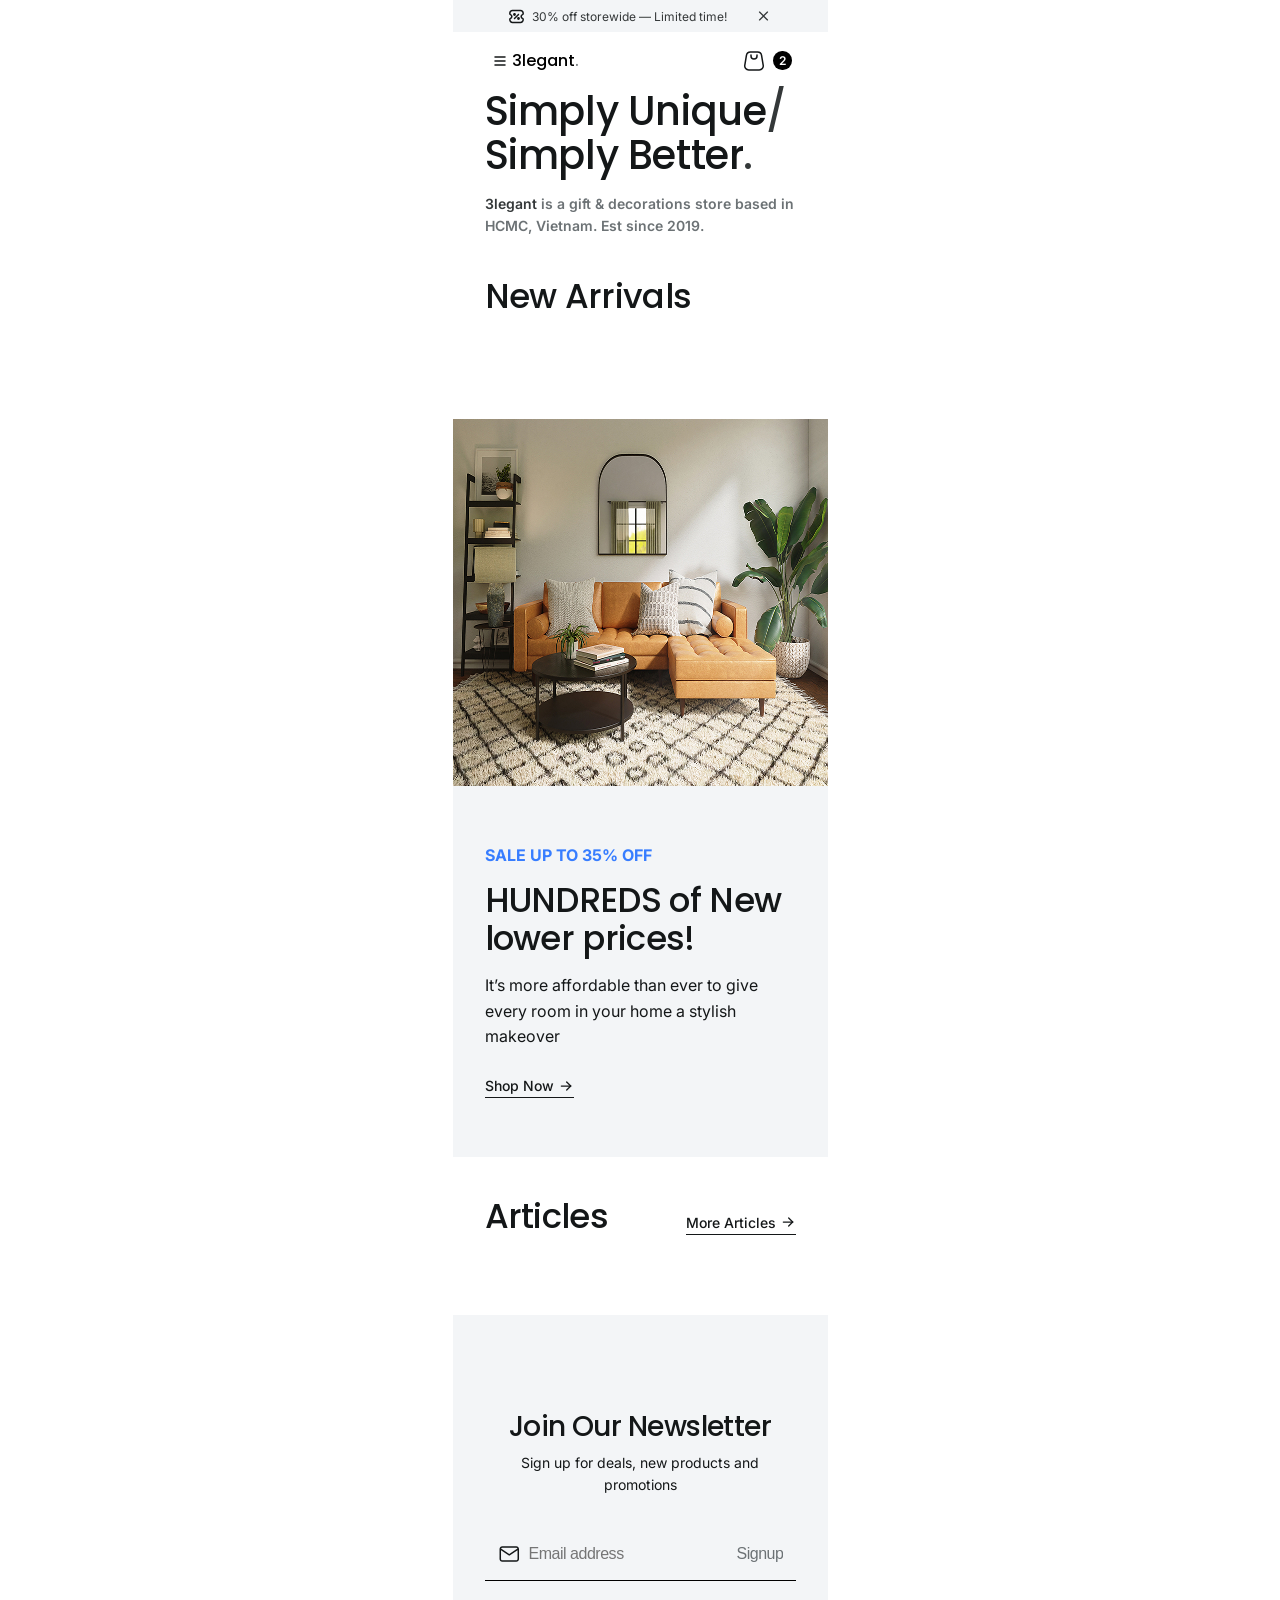
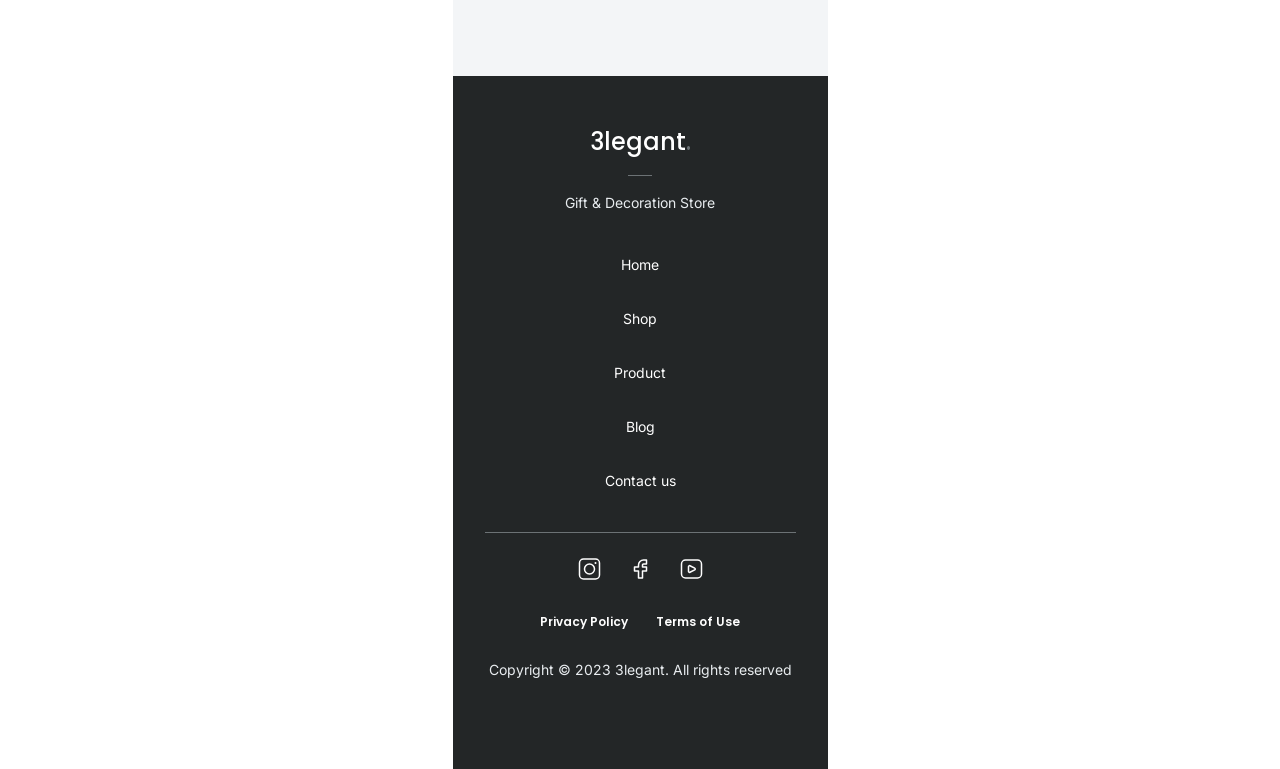
==== commit 1374643f: "Merge branch 'hash1riya's-branch' into Kanava`s-branch" ====
--- a/src/index.html
+++ b/src/index.html
@@ -30,7 +30,7 @@
           >
         </div>
         <!-- Shopping cart -->
-        <a href="" class="shopping-cart">
+        <a href="" class="shopping-cart-ico">
           <img src="/src/assets/img/icon-shopping-cart.svg" alt="" />
           <span class="counter" id="shoping-cart-counter">2</span>
         </a>
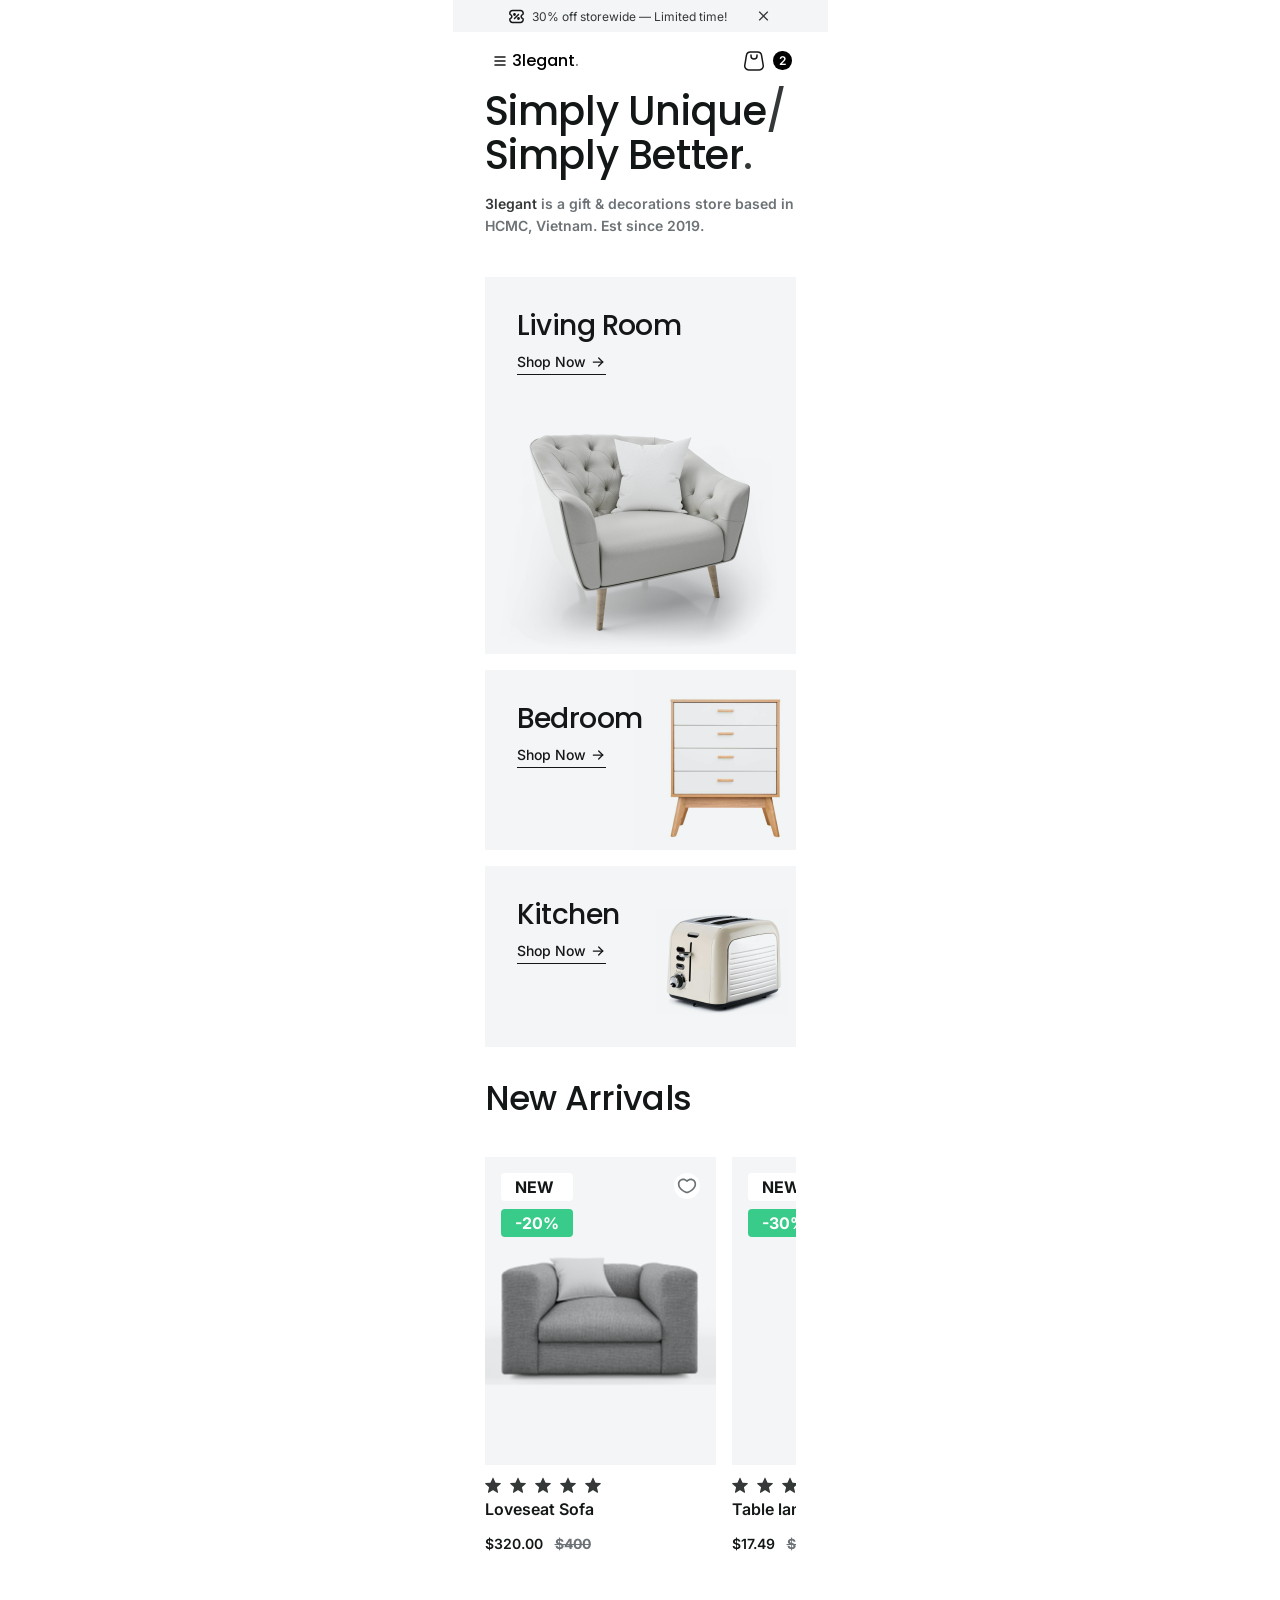
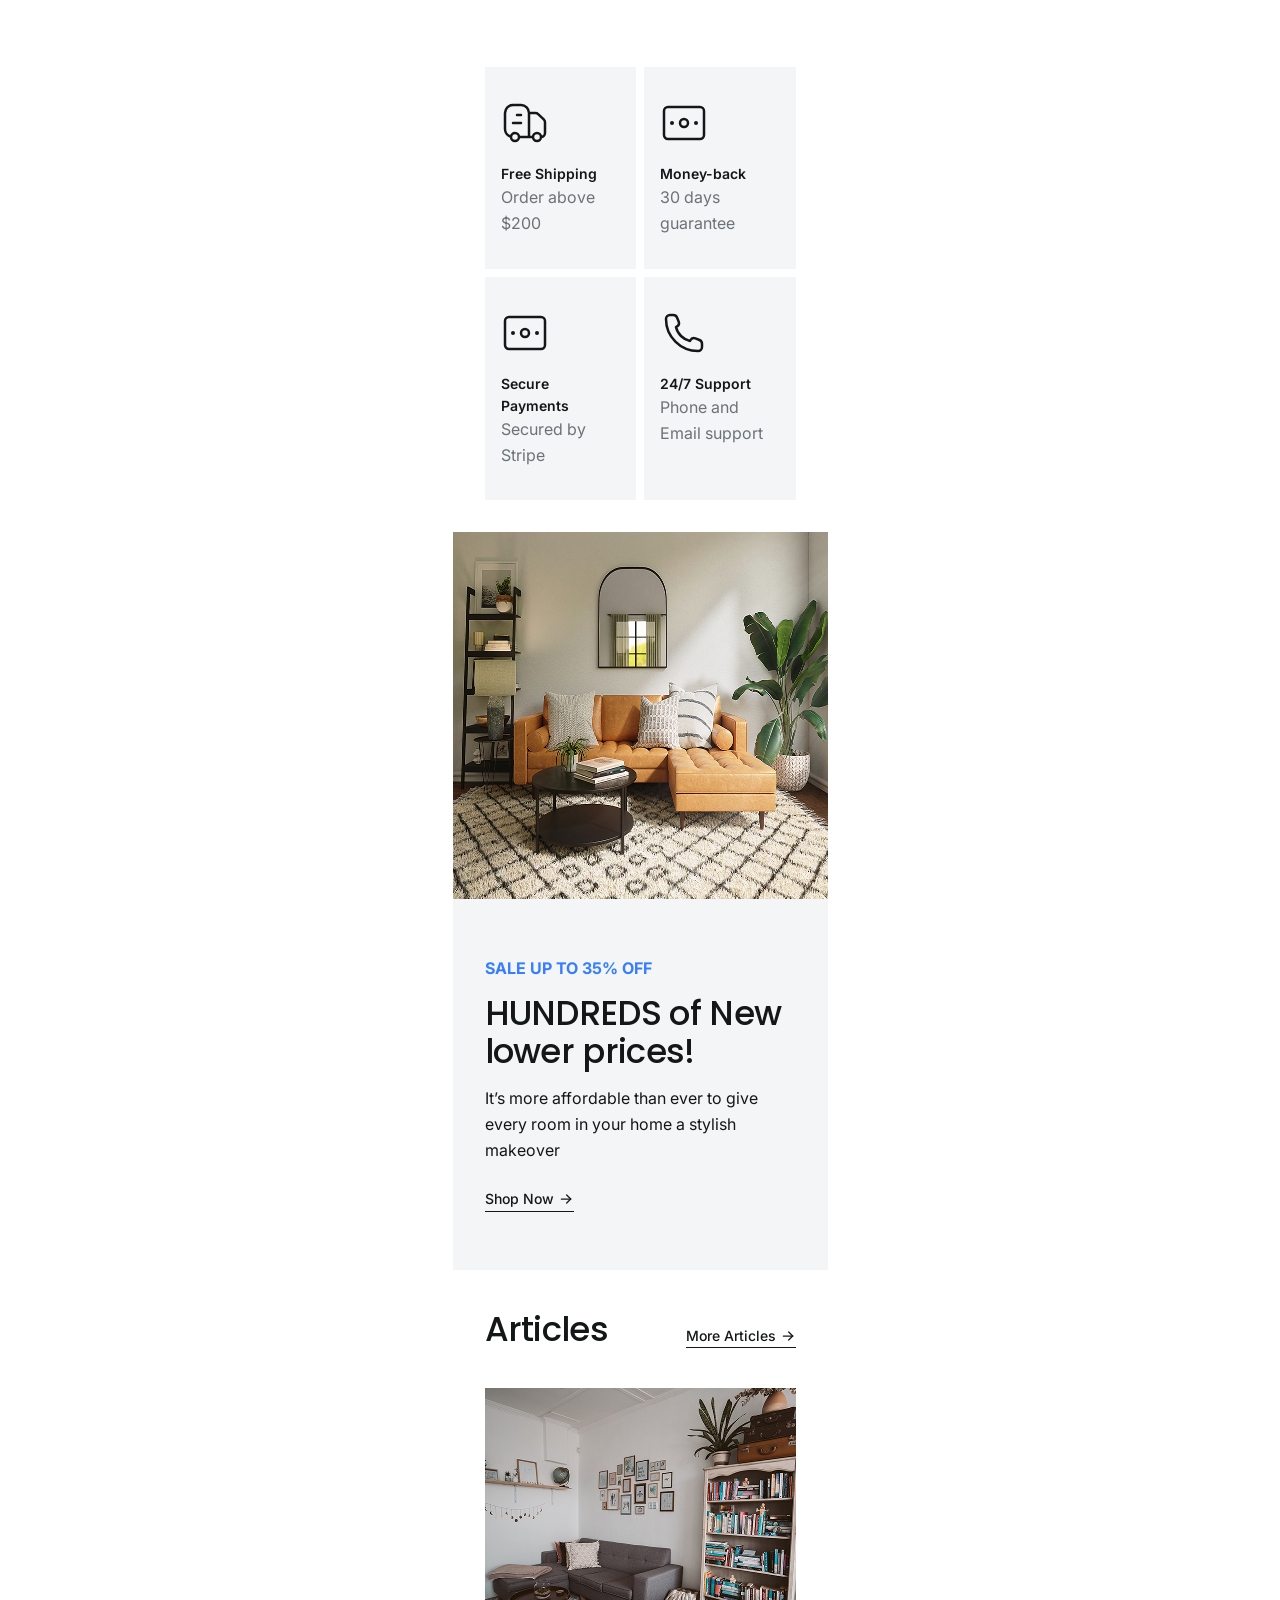
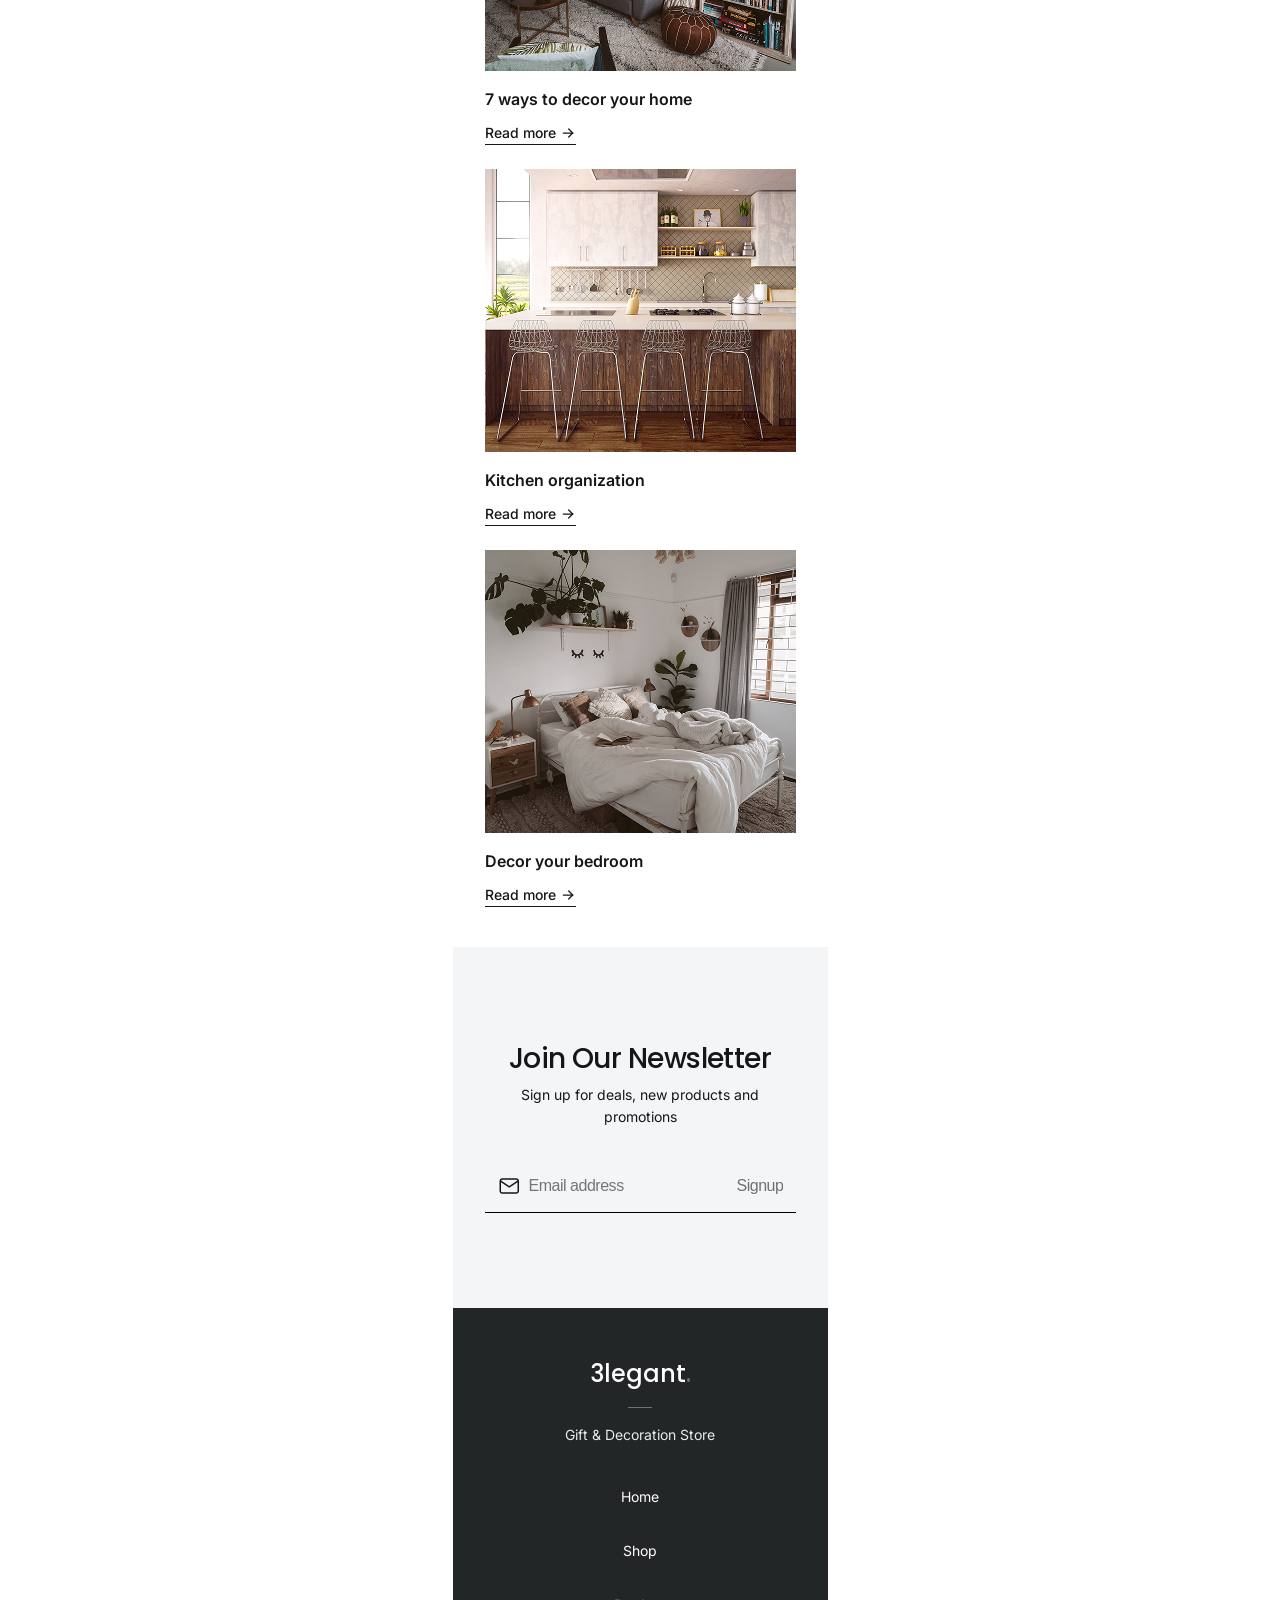
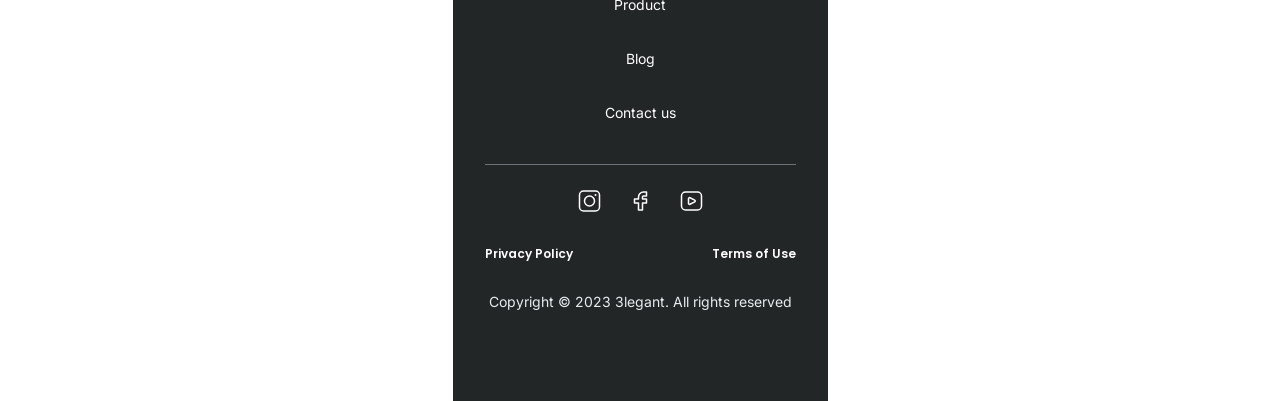
==== commit ededf834: "adding tab icon" ====
--- a/src/index.html
+++ b/src/index.html
@@ -6,6 +6,7 @@
     <title>3legant | Home</title>
     <!-- Link -->
     <link rel="stylesheet" href="/src/assets/css/base/styles.css" />
+    <link rel="shortcut icon" href="/src/assets/img/icon-shopping-cart.svg" type="image/x-icon">
   </head>
   <body>
     <!-- Wrapper -->
